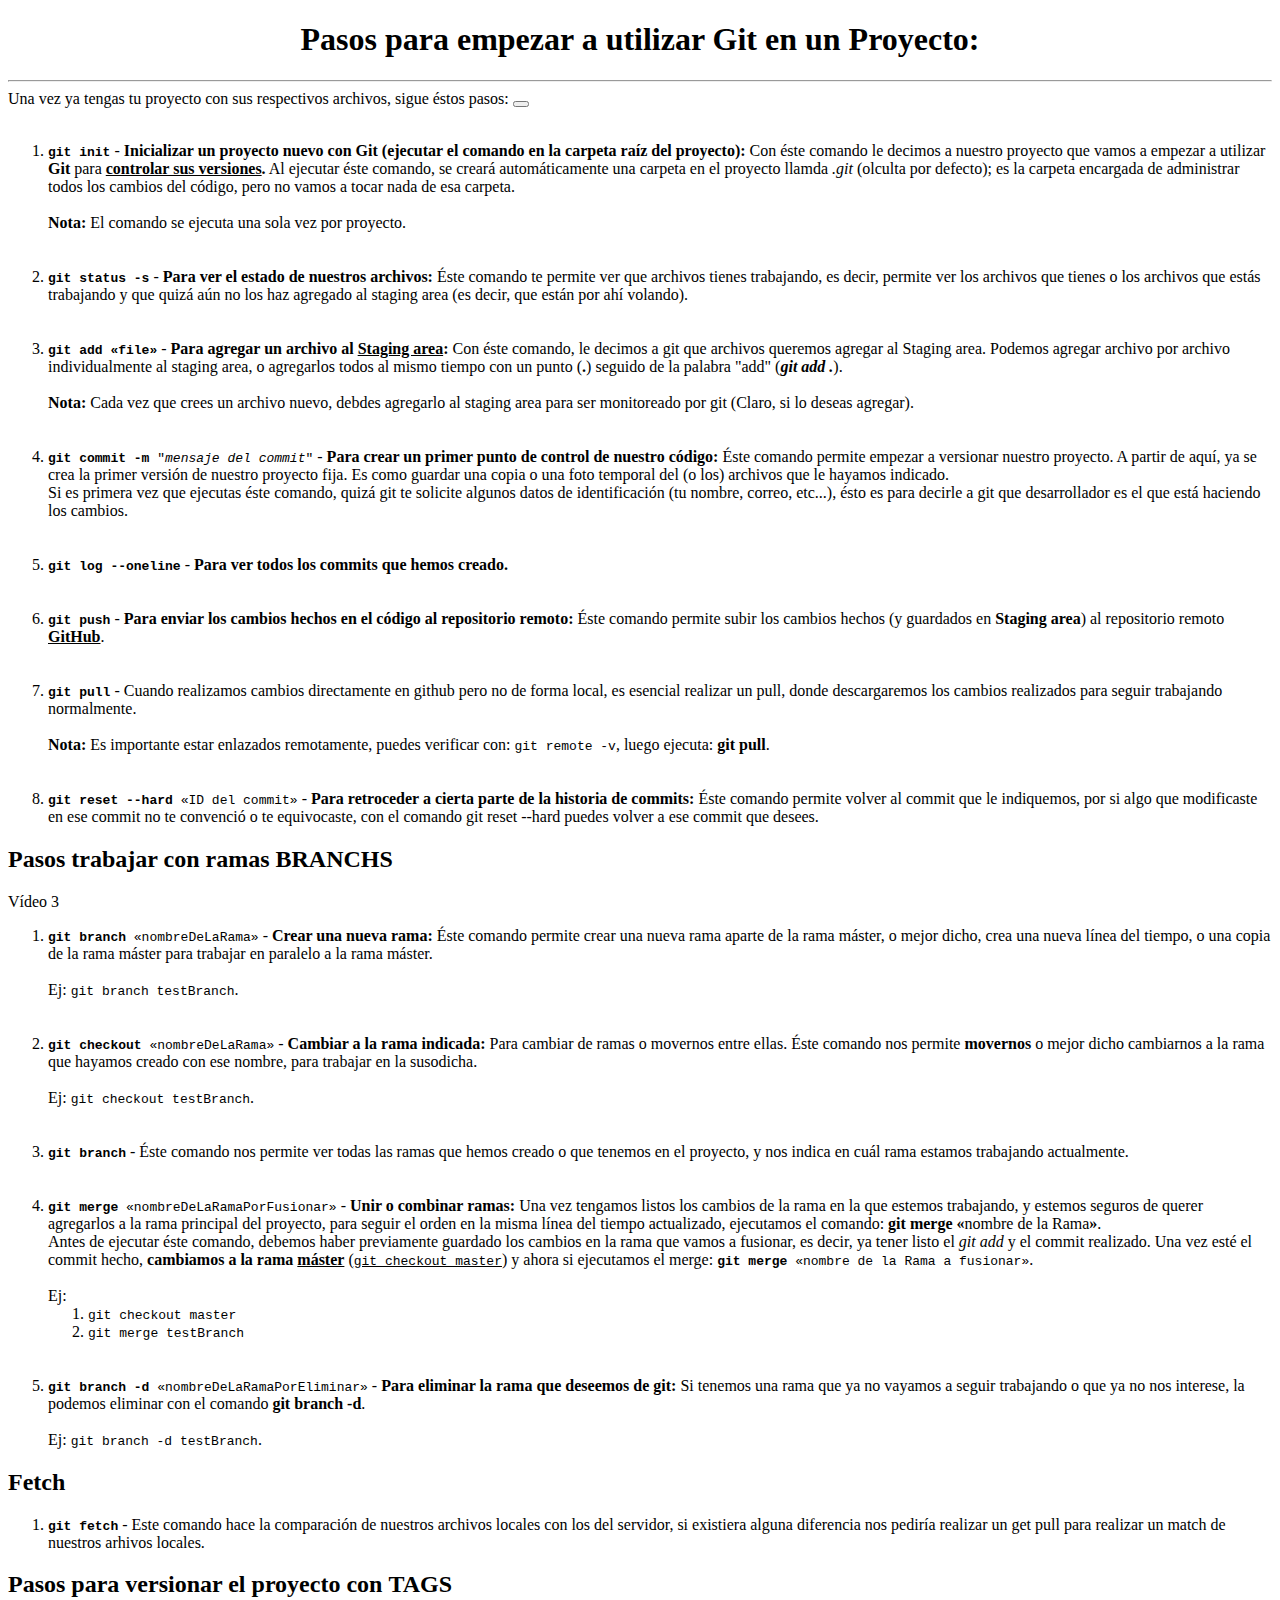
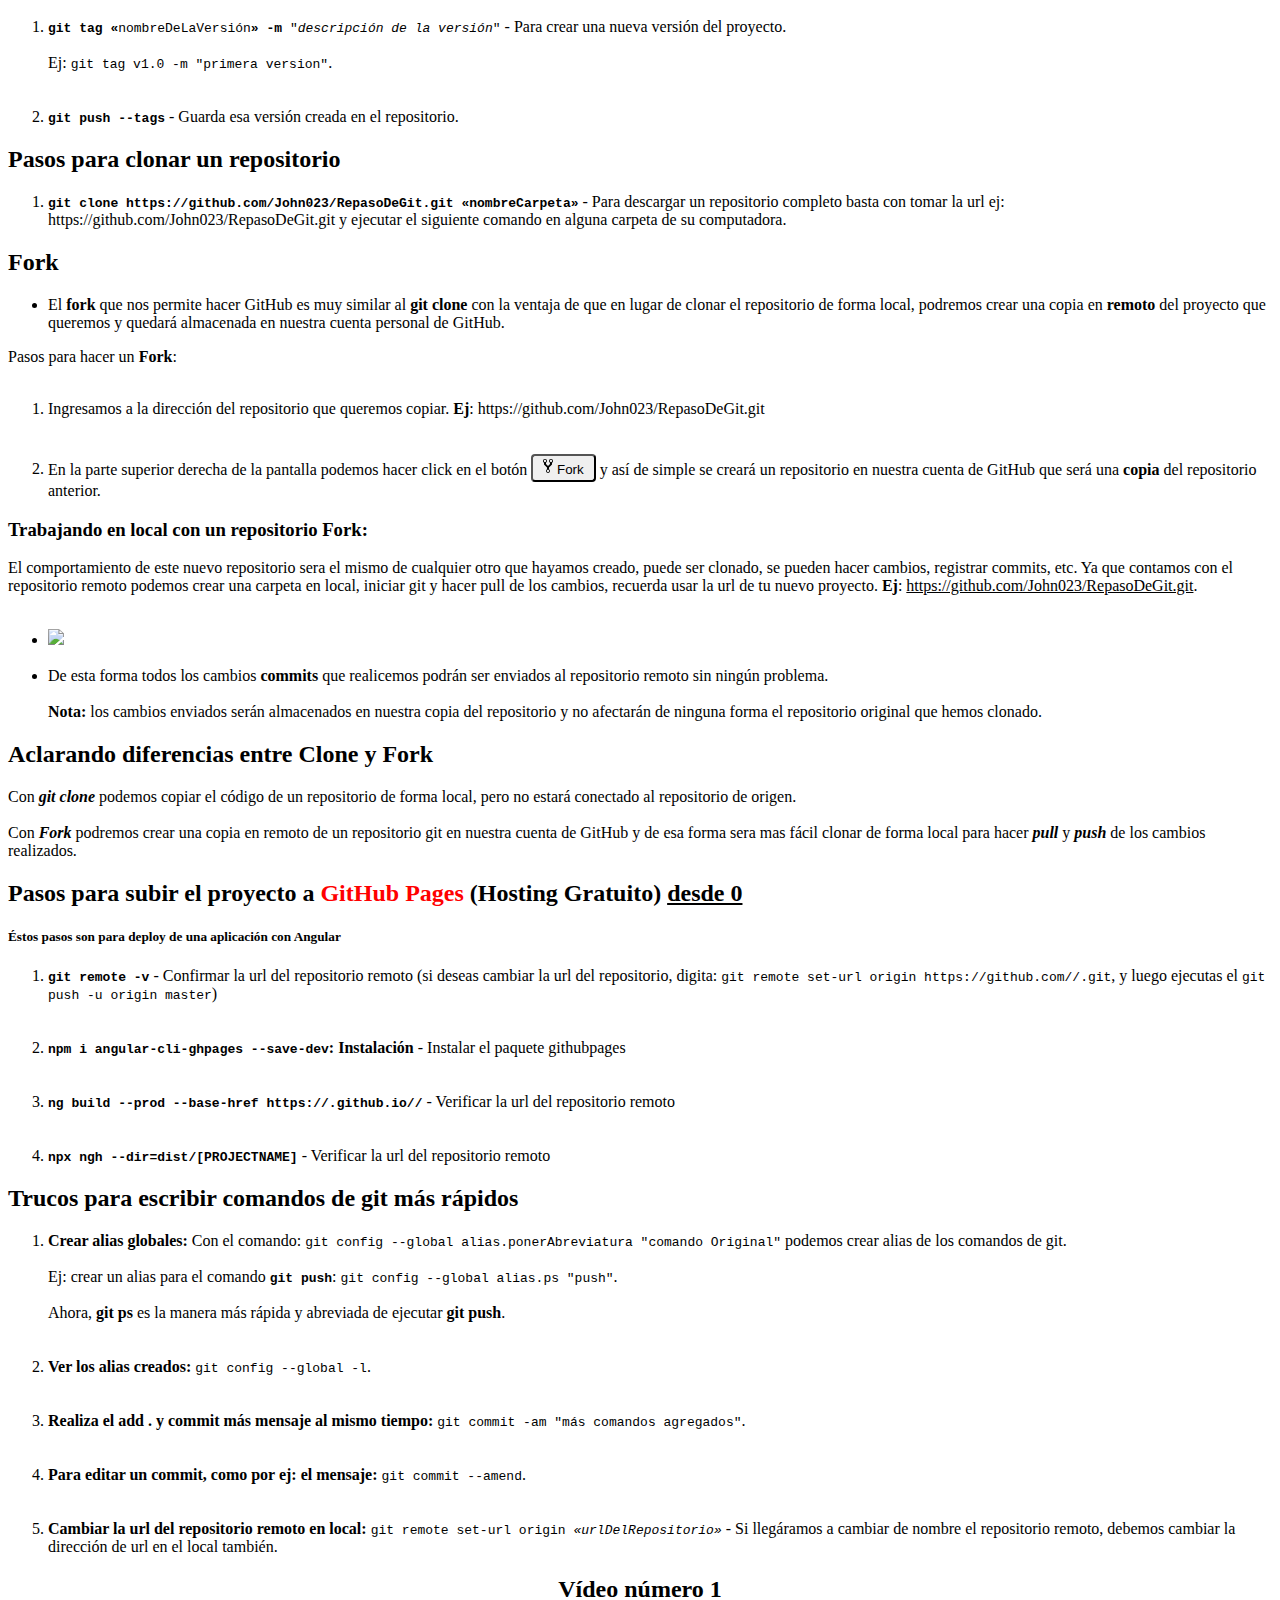
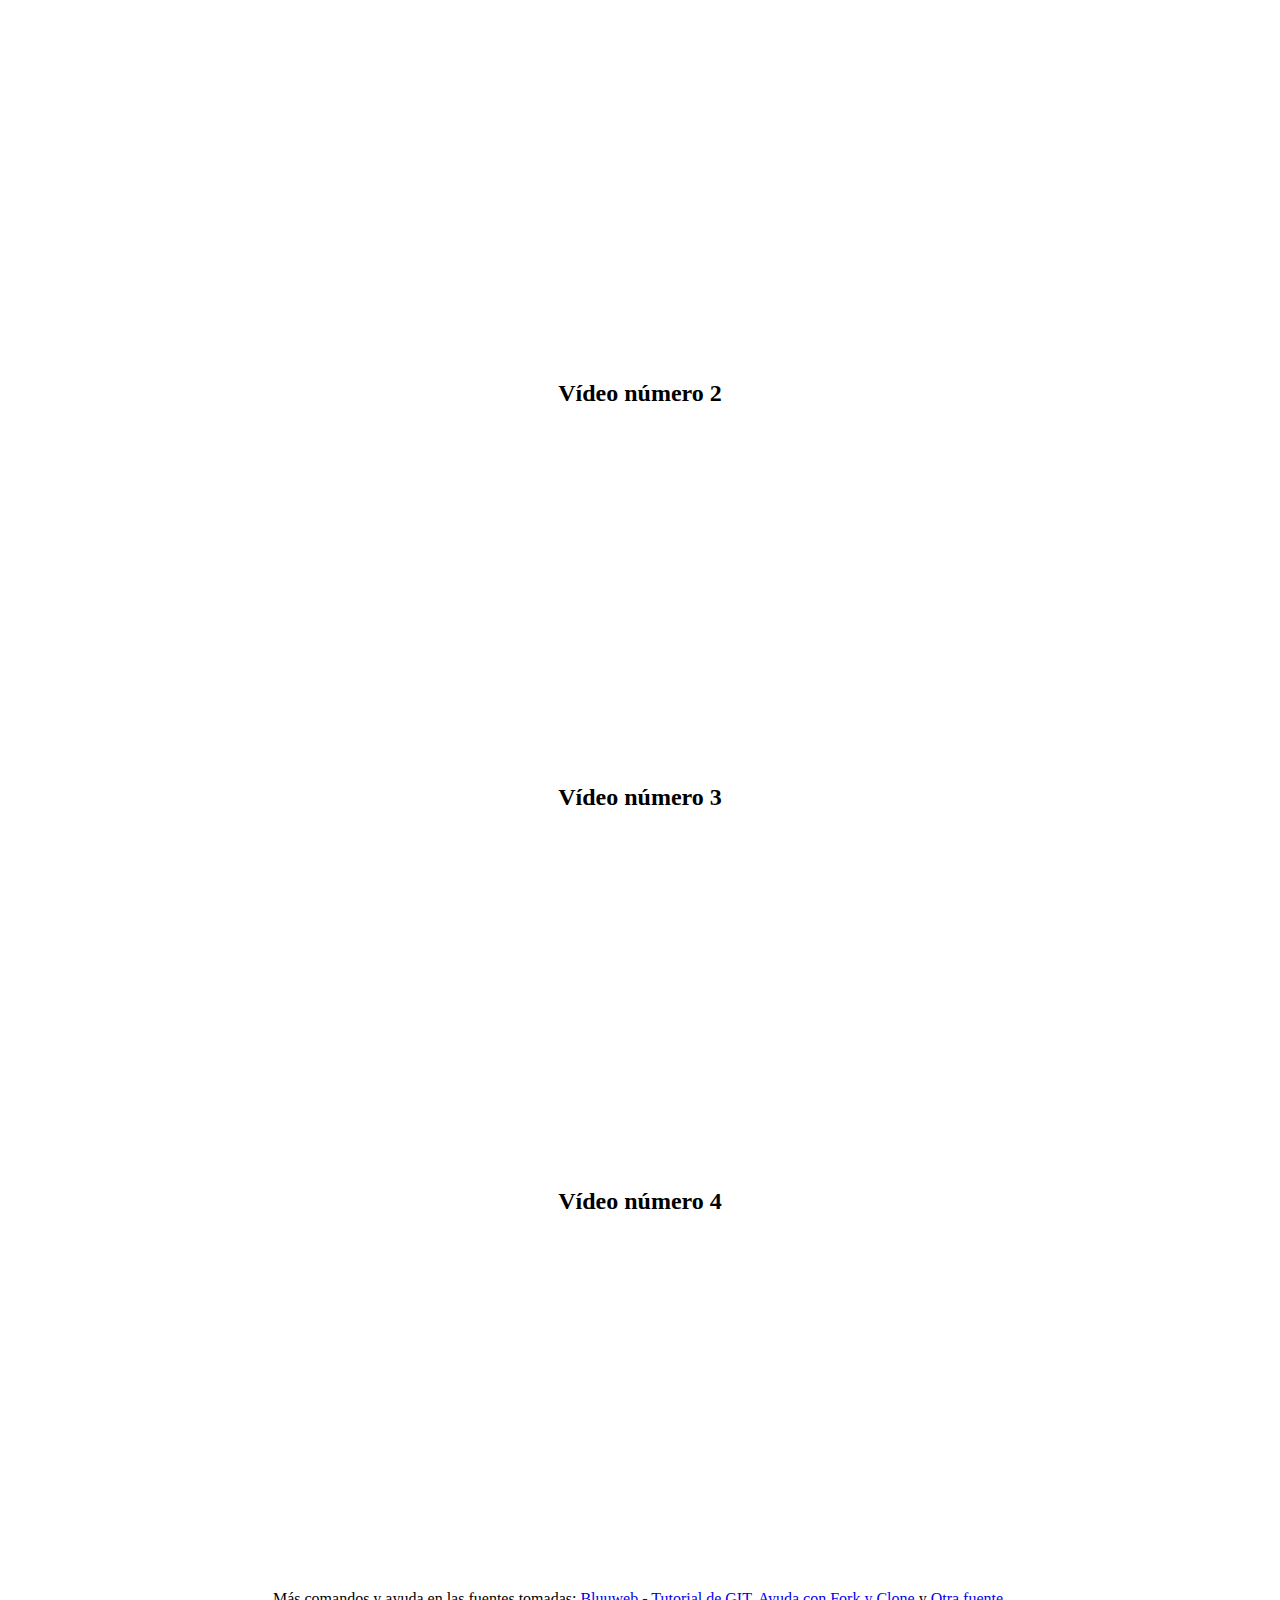
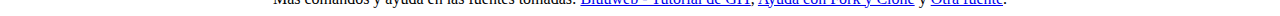
==== docs/index.html @ a2ef6bf3 "Update index.html" ====
<!DOCTYPE html>
<html lang="en">
<head>
    <meta charset="UTF-8">
    <meta name="viewport" content="width=device-width, initial-scale=1.0">
    <title>Git, primeros pasos</title>
    <link rel="fluid-icon" href="https://github.com/fluidicon.png" title="GitHub">
    <script src="https://kit.fontawesome.com/2c36e9b7b1.js" crossorigin="anonymous"></script>
    <link rel="stylesheet" href="estilos.css">
</head>

<body>

    <center><h1>Pasos para empezar a utilizar Git en un Proyecto:</h1></center>

    <hr>
    
    <div>

        Una vez ya tengas tu proyecto con sus respectivos archivos, sigue éstos pasos:

        <button class="btnMode" id="btnMode"><span><i class="far fa-lightbulb"></i></span><span><i class="fas fa-moon"></i></span></button>

        <br><br>

        <ol>

            <li><code class="command"><strong> git init</strong></code> - <strong>Inicializar un proyecto nuevo con Git (ejecutar el comando en la carpeta raíz del proyecto):</strong> Con éste comando le decimos a nuestro proyecto que vamos a empezar a utilizar <strong>Git</strong> para <strong><u>controlar sus versiones</u>.</strong>

            Al ejecutar éste comando, se creará automáticamente una carpeta en el proyecto llamda <i>.git</i> (olculta por defecto); es la carpeta encargada de administrar todos los cambios del código, pero no vamos a tocar nada de esa carpeta. <br><br> <strong>Nota:</strong> El comando se ejecuta una sola vez por proyecto.</li>

            <br><br>

            <li><code class="command"><strong>git status -s</strong></code> - <strong>Para ver el estado de nuestros archivos:</strong> Éste comando te permite ver que archivos tienes trabajando, es decir, permite ver los archivos que tienes o los archivos que estás trabajando y que quizá aún no los haz agregado al staging area (es decir, que están por ahí volando).</li>

            <br><br>

            <li><code class="command"><strong>git add «file»</strong></code> - <strong>Para agregar un archivo al <u title="Área temporal" style="cursor: pointer;">Staging area</u>:</strong> Con éste comando, le decimos a git que archivos queremos agregar al Staging area. Podemos agregar archivo por archivo individualmente al staging area, o agregarlos todos al mismo tiempo con un punto (<strong>.</strong>) seguido de la palabra "add" (<strong><i>git add .</i></strong>). <br><br> <strong>Nota:</strong> Cada vez que crees un archivo nuevo, debdes agregarlo al staging area para ser monitoreado por git (Claro, si lo deseas agregar).</li>

            <br><br>

            <li><code class="command"><strong>git commit -m</strong> "<i>mensaje del commit</i>"</code> - <strong>Para crear un primer punto de control de nuestro código:</strong> Éste comando permite empezar a versionar nuestro proyecto. A partir de aquí, ya se crea la primer versión de nuestro proyecto fija. Es como guardar una copia o una foto temporal del (o los) archivos que le hayamos indicado. <br> Si es primera vez que ejecutas éste comando, quizá git te solicite algunos datos de identificación (tu nombre, correo, etc...), ésto es para decirle a git que desarrollador es el que está haciendo los cambios.</li>

            <br><br>

            <li><code class="command"><strong>git log --oneline</strong></code> - <strong>Para ver todos los commits que hemos creado.</strong></li>

            <br><br>

            <li><code class="command"><strong>git push</strong></code> - <strong>Para enviar los cambios hechos en el código al repositorio remoto:</strong> Éste comando permite subir los cambios hechos (y guardados en <strong>Staging area</strong>) al repositorio remoto <strong><u>GitHub</u></strong>.</li>

            <br><br>

            <li><code class="command"><strong>git pull</strong></code> - Cuando realizamos cambios directamente en github pero no de forma local, es esencial realizar un pull, donde descargaremos los cambios realizados para seguir trabajando normalmente. <br><br> <strong>Nota:</strong> Es importante estar enlazados remotamente, puedes verificar con: <code class="command">git remote -v</code>, luego ejecuta: <strong>git pull</strong>.</li>

            <br><br>

            <li><code class="command"><strong>git reset --hard</strong> «ID del commit»</code> - <strong>Para retroceder a cierta parte de la historia de commits:</strong> Éste comando permite volver al commit que le indiquemos, por si algo que modificaste en ese commit no te convenció o te equivocaste, con el comando git reset --hard puedes volver a ese commit que desees.</li>

        </ol>

    </div>

    <div>

        <h2>Pasos trabajar con ramas <strong>BRANCHS</strong></h2> Vídeo 3

        <ol>

            <li><code class="command"><strong>git branch</strong> «nombreDeLaRama»</code> - <strong>Crear una nueva rama:</strong> Éste comando permite crear una nueva rama aparte de la rama máster, o mejor dicho, crea una nueva línea del tiempo, o una copia de la rama máster para trabajar en paralelo a la rama máster. <br><br> Ej: <code class="command">git branch testBranch</code>.</li>

            <br><br>

            <li><code class="command"><strong>git checkout</strong> «nombreDeLaRama»</code> - <strong>Cambiar a la rama indicada:</strong> Para cambiar de ramas o movernos entre ellas. Éste comando nos permite <strong>movernos</strong> o mejor dicho cambiarnos a la rama que hayamos creado con ese nombre, para trabajar en la susodicha. <br><br> Ej: <code class="command">git checkout testBranch</code>.</li>

            <br><br>

            <li><code class="command"><strong>git branch</strong></code> - Éste comando nos permite ver todas las ramas que hemos creado o que tenemos en el proyecto, y nos indica en cuál rama estamos trabajando actualmente.</li>

            <br><br>

            <li><code class="command"><strong>git merge </strong> «nombreDeLaRamaPorFusionar»</code> - <strong>Unir o combinar ramas:</strong> Una vez tengamos listos los cambios de la rama en la que estemos trabajando, y estemos seguros de querer agregarlos a la rama principal del proyecto, para seguir el orden en la misma línea del tiempo actualizado, ejecutamos el comando: <strong>git merge «</strong>nombre de la Rama<strong>»</strong>. <br> Antes de ejecutar éste comando, debemos haber previamente guardado los cambios en la rama que vamos a fusionar, es decir, ya tener listo el <i>git add</i> y el commit realizado. Una vez esté el commit hecho, <strong>cambiamos a la rama <u>máster</u></strong> (<code class="command"><u>git checkout master</u></code>) y ahora si ejecutamos el merge: <code class="command"><strong>git merge</strong> «nombre de la Rama a fusionar»</code>. <br><br> Ej: <ol><li><code>git checkout master</code></li><li><code>git merge testBranch</code></li></ol></li>

            <br><br>

            <li><code class="command"><strong>git branch -d</strong> «nombreDeLaRamaPorEliminar»</code> - <strong>Para eliminar la rama que deseemos de git:</strong> Si tenemos una rama que ya no vayamos a seguir trabajando o que ya no nos interese, la podemos eliminar con el comando <strong>git branch -d</strong>. <br><br> Ej: <code class="command">git branch -d testBranch</code>.</li>

        </ol>

    </div>

    <div>

        <h2>Fetch</h2>

        <ol>

            <li><strong><code class="command">git fetch</code></strong> - Este comando hace la comparación de nuestros archivos locales con los del servidor, si existiera alguna diferencia nos pediría realizar un get pull para realizar un match de nuestros arhivos locales.</li>

        </ol>

    </div>

    <div>

        <h2>Pasos para versionar el proyecto con <strong>TAGS</strong></h2>

        <ol>

            <li><code class="command"><strong>git tag «</strong>nombreDeLaVersión<strong>»</strong> <strong>-m</strong> "<i>descripción de la versión</i>"</code> - Para crear una nueva versión del proyecto. <br><br> Ej: <code class="command">git tag v1.0 -m "primera version"</code>.</li>

            <br><br>

            <li><code class="command"><strong>git push --tags</strong></code> - Guarda esa versión creada en el repositorio.</li>

        </ol>

    </div>

    <div>

        <h2>Pasos para clonar un repositorio</h2>

        <ol>

            <li><strong><code class="command">git clone https://github.com/John023/RepasoDeGit.git «nombreCarpeta»</code></strong> - Para descargar un repositorio completo basta con tomar la url ej: https://github.com/John023/RepasoDeGit.git y ejecutar el siguiente comando en alguna carpeta de su computadora.</li>

        </ol>

    </div>

    <div>

        <h2>Fork</h2>

        <ul>

            <li>El <strong>fork</strong> que nos permite hacer GitHub es muy similar al <strong>git clone</strong> con la ventaja de que en lugar de clonar el repositorio de forma local, podremos crear una copia en <strong>remoto</strong> del proyecto que queremos y quedará almacenada en nuestra cuenta personal de GitHub.</li>

        </ul>

        Pasos para hacer un <strong>Fork</strong>:

        <br><br>

        <ol>

            <li>Ingresamos a la dirección del repositorio que queremos copiar. <strong>Ej</strong>: https://github.com/John023/RepasoDeGit.git</li>

            <br><br>

            <li>En la parte superior derecha de la pantalla podemos hacer click en el botón <button style="padding: 2.5px 10px; border-radius: 4px;"><span class="btn btn-sm btn-with-count disabled tooltipped tooltipped-sw"><svg class="octicon octicon-repo-forked v-align-text-bottom" viewBox="0 0 10 16" version="1.1" width="10" height="16" aria-hidden="true"><path fill-rule="evenodd" d="M8 1a1.993 1.993 0 00-1 3.72V6L5 8 3 6V4.72A1.993 1.993 0 002 1a1.993 1.993 0 00-1 3.72V6.5l3 3v1.78A1.993 1.993 0 005 15a1.993 1.993 0 001-3.72V9.5l3-3V4.72A1.993 1.993 0 008 1zM2 4.2C1.34 4.2.8 3.65.8 3c0-.65.55-1.2 1.2-1.2.65 0 1.2.55 1.2 1.2 0 .65-.55 1.2-1.2 1.2zm3 10c-.66 0-1.2-.55-1.2-1.2 0-.65.55-1.2 1.2-1.2.65 0 1.2.55 1.2 1.2 0 .65-.55 1.2-1.2 1.2zm3-10c-.66 0-1.2-.55-1.2-1.2 0-.65.55-1.2 1.2-1.2.65 0 1.2.55 1.2 1.2 0 .65-.55 1.2-1.2 1.2z"></path></svg> Fork</span></button> y así de simple se creará un repositorio en nuestra cuenta de GitHub que será una <strong>copia</strong> del repositorio anterior.</li>

        </ol>

        <h3>Trabajando en local con un repositorio Fork:</h3>

        El comportamiento de este nuevo repositorio sera el mismo de cualquier otro que hayamos creado, puede ser clonado, se pueden hacer cambios, registrar commits, etc. Ya que contamos con el repositorio remoto podemos crear una carpeta en local, iniciar git y hacer pull de los cambios, recuerda usar la url de tu nuevo proyecto. <strong>Ej</strong>: <a href="https://github.com/John023/RepasoDeGit.git" style="color: black;" target="_blank">https://github.com/John023/RepasoDeGit.git</a>.

        <br><br>

        <ul>

            <li><img src="./assets/expos.png"/></li>

            <br>

            <li>De esta forma todos los cambios <strong>commits</strong> que realicemos podrán ser enviados al repositorio remoto sin ningún problema.</li>

            <br>

            <strong>Nota:</strong> los cambios enviados serán almacenados en nuestra copia del repositorio y no afectarán de ninguna forma el repositorio original que hemos clonado.

        </ul>

    </div>

    <div>

        <h2>Aclarando diferencias entre Clone y Fork</h2>

        Con <strong><i>git clone</i></strong> podemos copiar el código de un repositorio de forma local, pero no estará conectado al repositorio de origen.

        <br><br>

        Con <strong><i>Fork</i></strong> podremos crear una copia en remoto de un repositorio git en nuestra cuenta de GitHub y de esa forma sera mas fácil clonar de forma local para hacer <strong><i>pull</i></strong> y <strong><i>push</i></strong> de los cambios realizados.

    </div>

    <div>

        <h2>Pasos para subir el proyecto a <strong style="color: red;">GitHub Pages</strong> (Hosting Gratuito) <u>desde 0</u></h2>

        <h5>Éstos pasos son para deploy de una aplicación con Angular</h5>
        
        <ol>

            <li><strong><code class="command">git remote -v</code></strong> - Confirmar la url del repositorio remoto (si deseas cambiar la url del repositorio, digita: <code class="command">git remote set-url origin https://github.com/<USERNAME>/<REPONAME>.git</code>, y luego ejecutas el <code class="command">git push -u origin master</code>)</li>
            
            <br><br>
            
            <li><strong><code class="command">npm i angular-cli-ghpages --save-dev</code>: Instalación</strong> - Instalar el paquete githubpages</li>
            
            <br><br>
            
            <li><strong><code class="command">ng build --prod --base-href https://<USERNAME>.github.io/<REPOSITORY_NAME>/</code></strong> - Verificar la url del repositorio remoto</li>
                
            <br><br>
                
            <li><strong><code class="command">npx ngh --dir=dist/[PROJECTNAME]</code></strong> - Verificar la url del repositorio remoto</li>

        </ol>

    </div>

    <div>

        <h2>Trucos para escribir comandos de git más rápidos</h2>

        <ol>

            <li><strong>Crear alias globales:</strong> Con el comando: <code class="command">git config --global alias.ponerAbreviatura "comando Original"</code> podemos crear alias de los comandos de git. <br><br> Ej: crear un alias para el comando <strong><code>git push</code></strong>: <code class="command">git config --global alias.ps "push"</code>. <br><br> Ahora, <strong>git ps</strong> es la manera más rápida y abreviada de ejecutar <strong>git push</strong>.</li>

            <br><br>

            <li><strong>Ver los alias creados: </strong><code class="command">git config --global -l</code>.</li>

            <br><br>

            <li><strong>Realiza el add . y commit más mensaje al mismo tiempo:</strong> <code class="command">git commit -am "más comandos agregados"</code>.</li>

            <br><br>

            <li><strong>Para editar un commit, como por ej: el mensaje:</strong> <code class="command">git commit --amend</code>.</li>

            <br><br>

            <li><strong>Cambiar la url del repositorio remoto en local: </strong> <code class="command">git remote set-url origin <i>«urlDelRepositorio»</i></code> - Si llegáramos a cambiar de nombre el repositorio remoto, debemos cambiar la dirección de url en el local también.</li>

        </ol>

    </div>

    <div style="text-align: center;">

        <h2>Vídeo número 1</h2>
        <iframe width="560" height="315" src="https://www.youtube.com/embed/hWglK8nWh60" frameborder="0" allow="accelerometer; autoplay; encrypted-media; gyroscope; picture-in-picture" allowfullscreen></iframe>
        
        <br><br>

        <h2>Vídeo número 2</h2>
        <iframe width="560" height="315" src="https://www.youtube.com/embed/GG4mftkQVrs" frameborder="0" allow="accelerometer; autoplay; encrypted-media; gyroscope; picture-in-picture" allowfullscreen></iframe>

        <br><br>

        <h2>Vídeo número 3</h2>
        <iframe width="560" height="315" src="https://www.youtube.com/embed/tFr0Vg1q9Eg" frameborder="0" allow="accelerometer; autoplay; encrypted-media; gyroscope; picture-in-picture" allowfullscreen></iframe>

        <br><br>

        <h2>Vídeo número 4</h2>
        <iframe width="560" height="315" src="https://www.youtube.com/embed/wL8gCda3pG4" frameborder="0" allow="accelerometer; autoplay; encrypted-media; gyroscope; picture-in-picture" allowfullscreen></iframe>

    </div>

    <br><br>

    <footer>

        <center>Más comandos y ayuda en las fuentes tomadas: <a href="https://bluuweb.github.io/tutorial-github/guia/" target="_blank">Bluuweb - Tutorial de GIT</a>, <a href="https://styde.net/clone-y-fork-con-git-y-github/" target="_blank">Ayuda con Fork y Clone</a> y <a href="https://rogerdudler.github.io/git-guide/index.es.html" target="_blank" rel="noopener noreferrer">Otra fuente</a>.</center>

    </footer>


    <script src="app.js"></script>

</body>

</html>
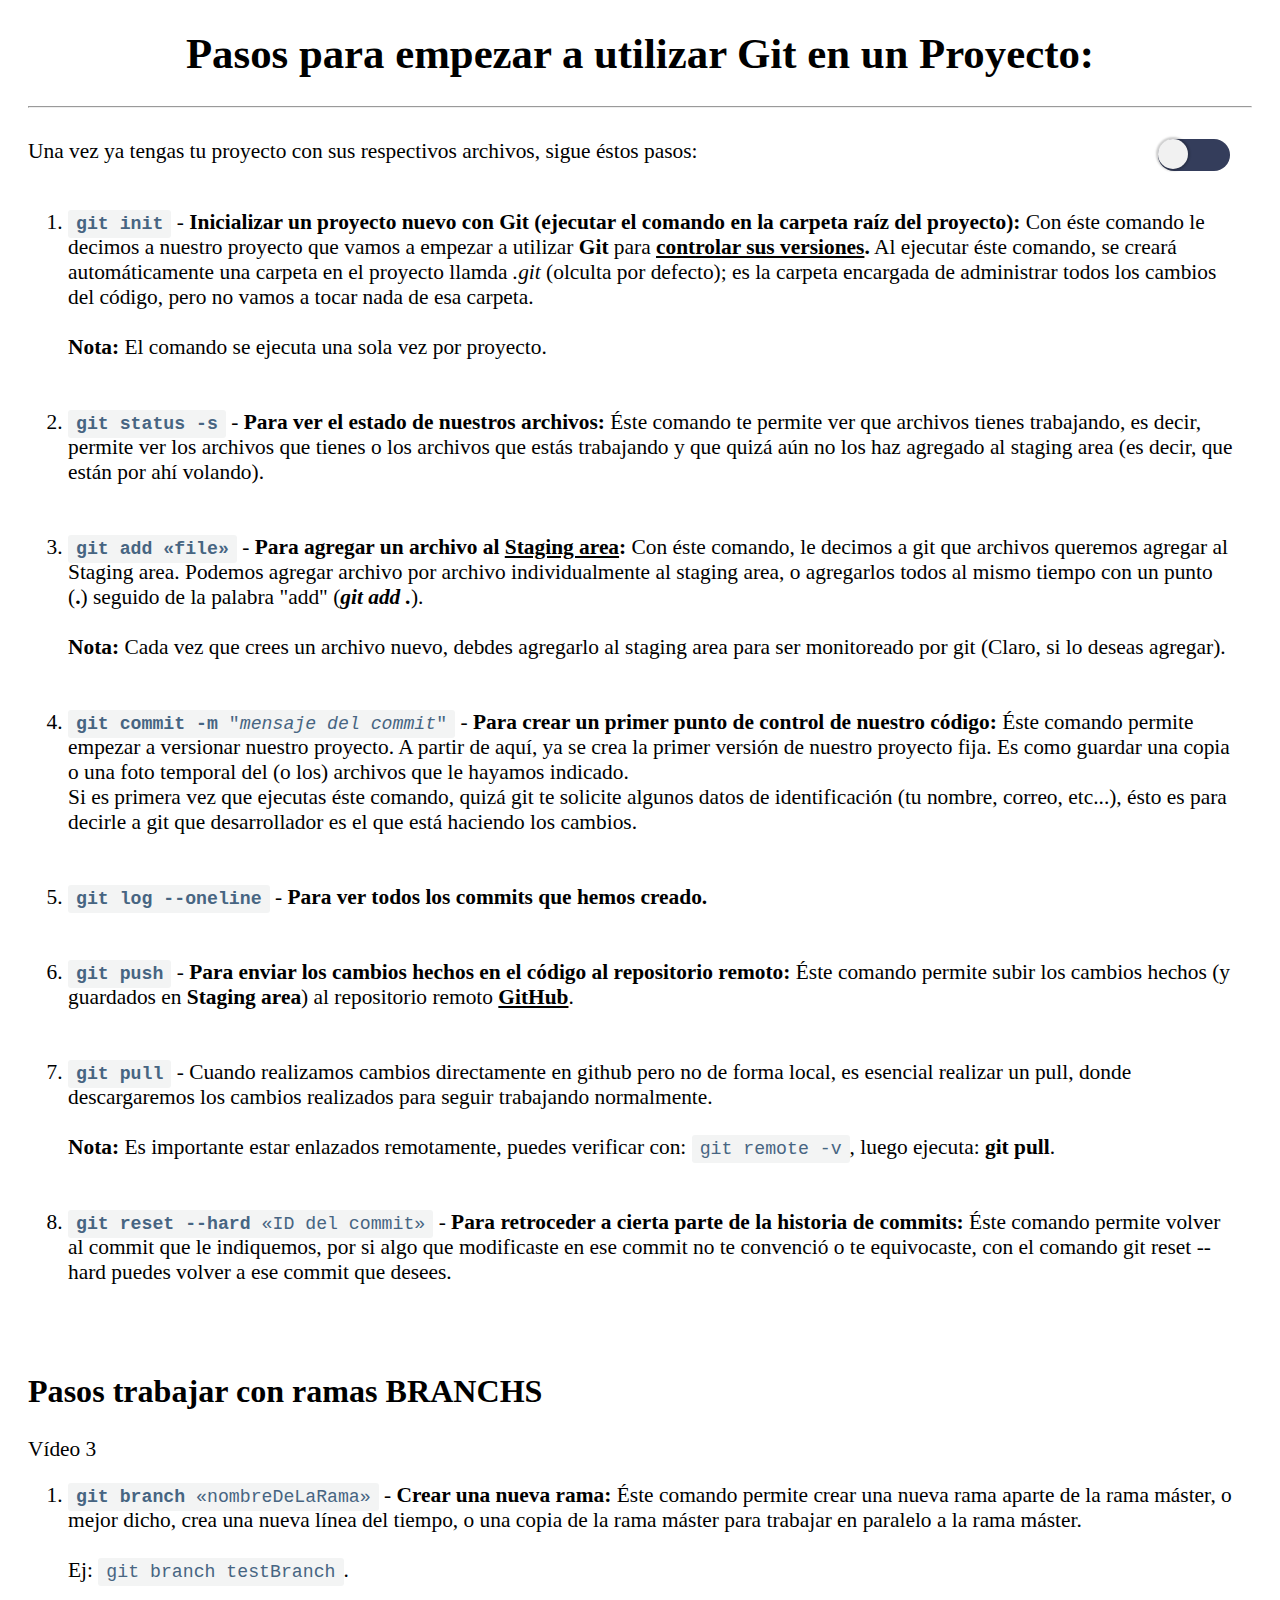
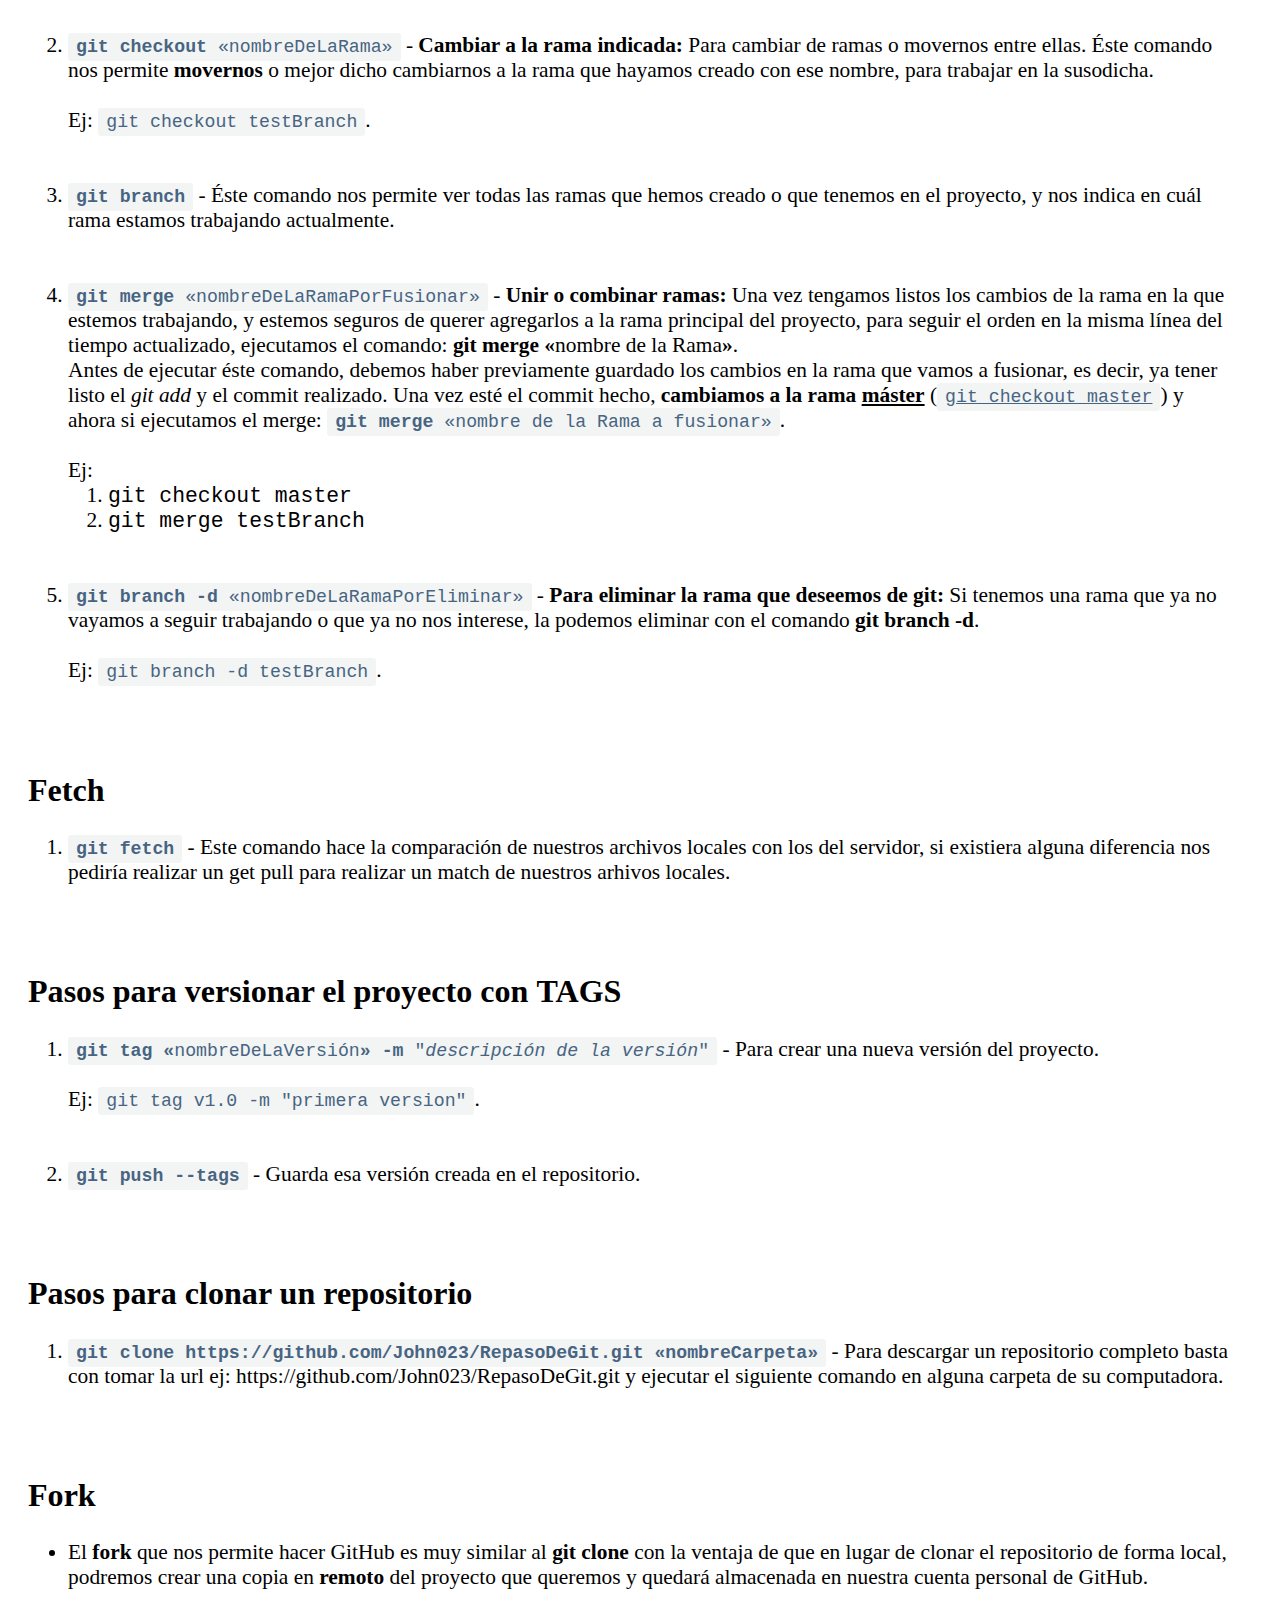
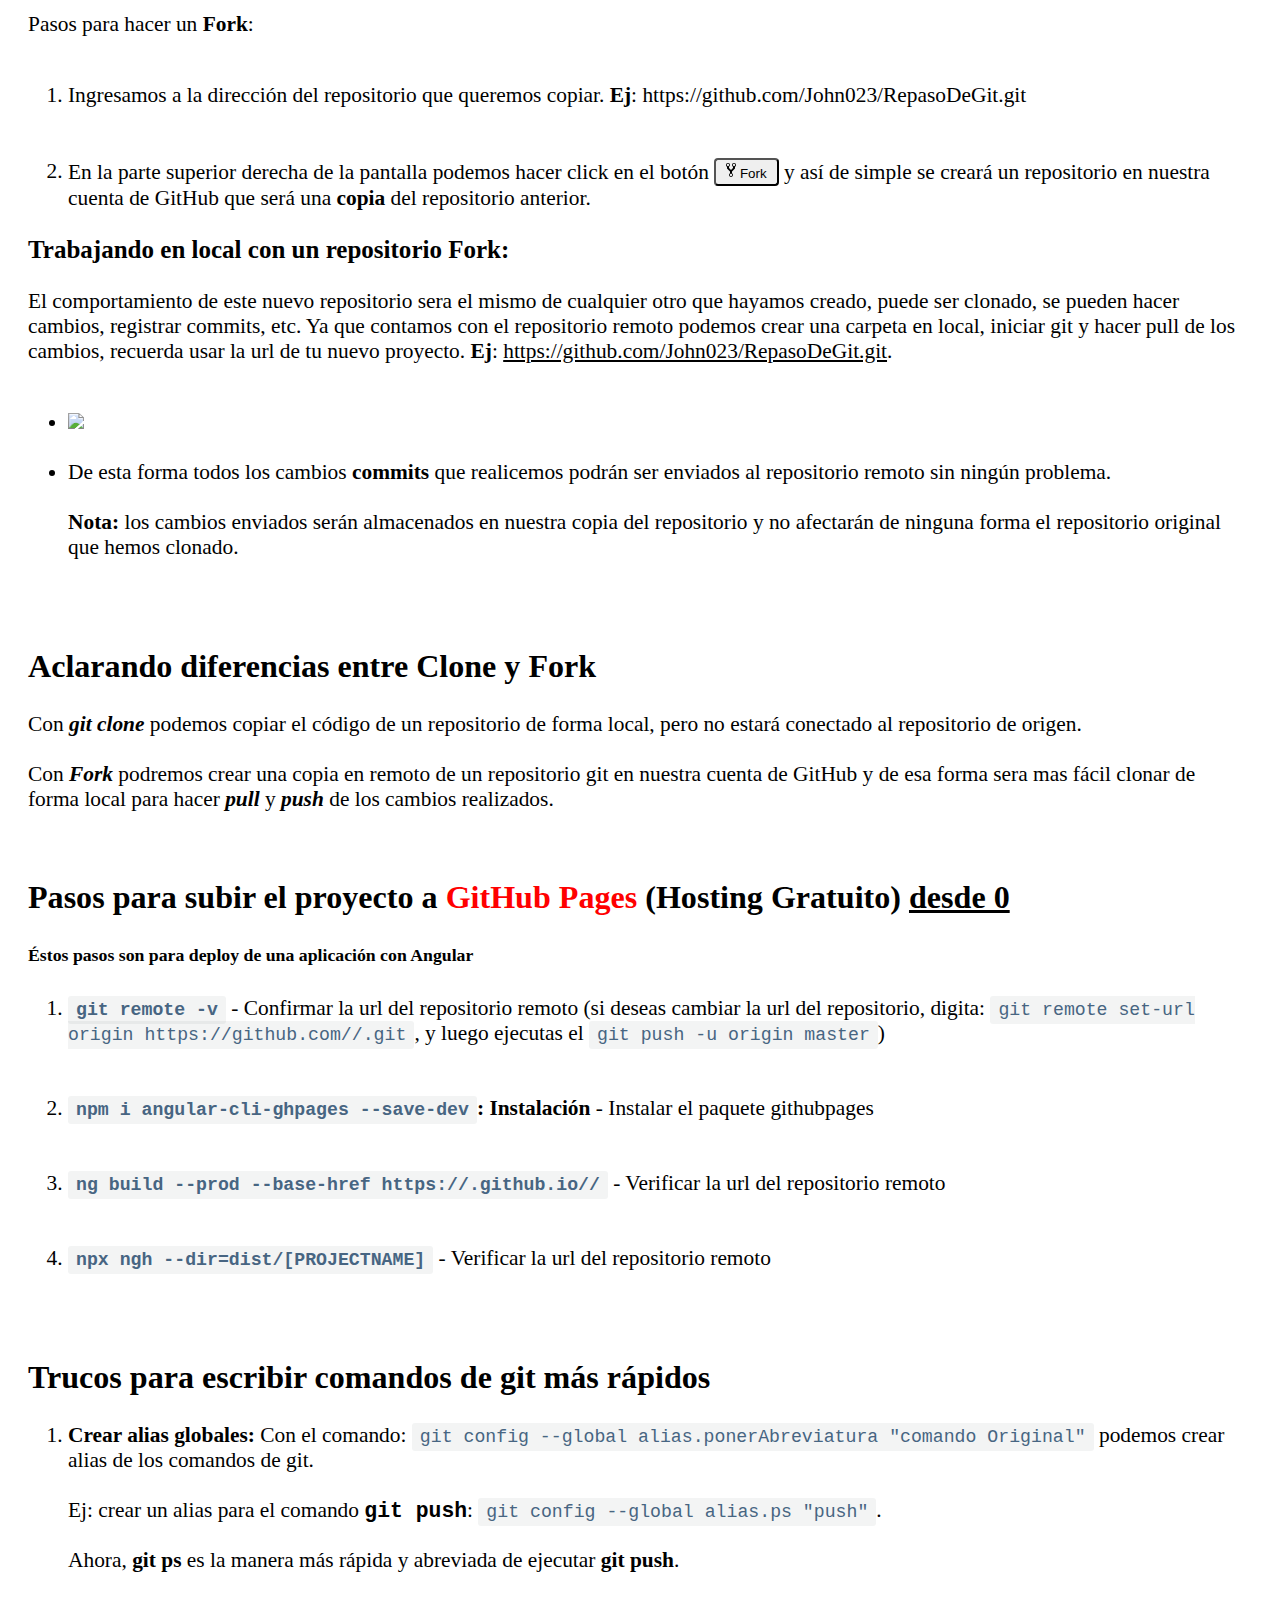
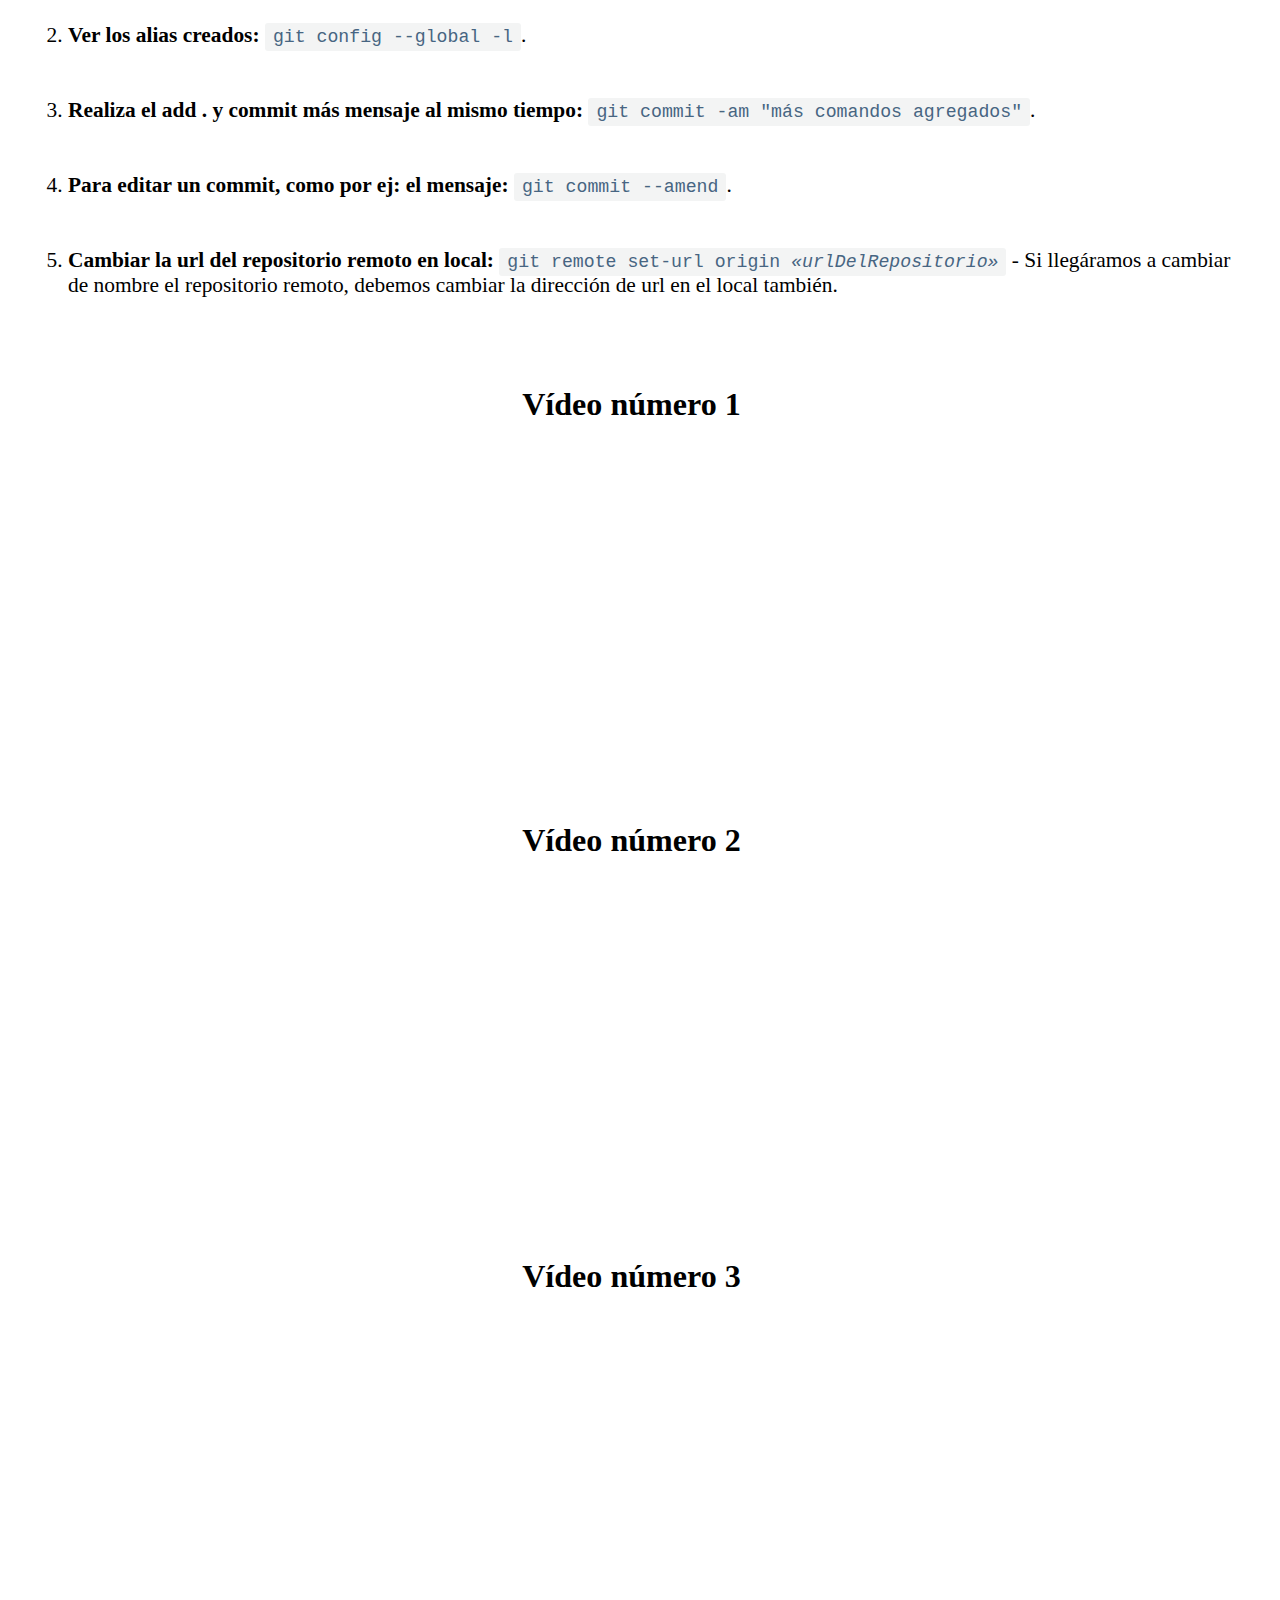
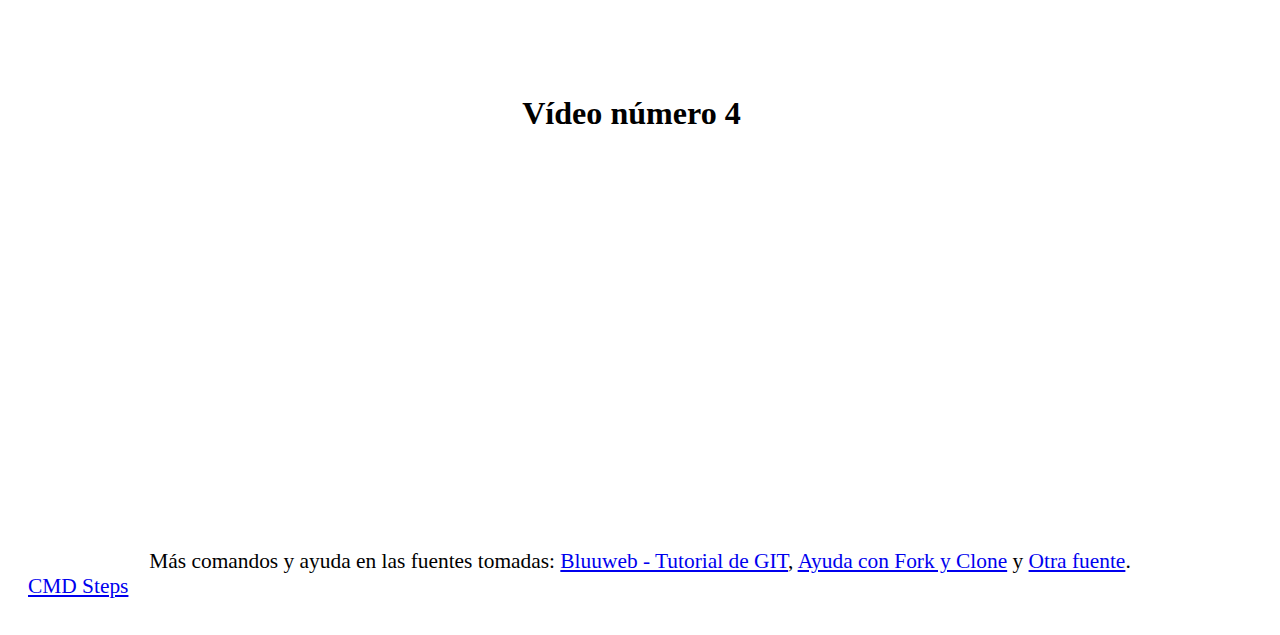
==== commit 53084da9: "Update index.html" ====
--- a/docs/index.html
+++ b/docs/index.html
@@ -271,7 +271,8 @@
 
     </footer>
 
-
+    <a href="cmd.html">CMD Steps</a>
+                
     <script src="app.js"></script>
 
 </body>
--- a/docs/estilos.css
+++ b/docs/estilos.css
@@ -0,0 +1,87 @@
+body{
+    font-family: Cambria, Cochin, Georgia, Times, 'Times New Roman', serif;
+    font-size: 21.4px;
+    padding: 0 20px 25px 20px;
+    transition: .3s ease all;
+}
+body.dark{
+    background-color: #17191a;
+    /* background-color: #161814; */
+    /* background-color: #1a171a; */
+    /* background-color: #07080a; */
+    /* background-color: #000; */
+    color: rgb(247, 223, 223);
+}
+div{
+    margin-right: 17px;
+    padding: 20px 0;
+}
+code.command{
+    color: #476582;
+    padding: .25rem .5rem;
+    margin: 0;
+    font-size: .85em;
+    background-color: rgba(27,31,35,.05);
+    border-radius: 3px;
+}
+button.btnMode{
+    background-color: #343D5B;
+    border-radius: 1000px;
+    position: fixed;
+    right: 50px;
+    border: none;
+    display: inline-flex;
+    cursor: pointer;
+    outline: none;
+}
+button.btnMode span{
+    display: block;
+    width: 30px;
+    height: 30px;
+    line-height: 30px;
+    background: none;
+    color: #fff;
+}
+button.btnMode::after{
+    content: "";
+    display: block;
+    width: 30px;
+    height: 30px;
+    position: absolute;
+    background-color: #f1f1f1;
+    top: 0;
+    left: 0;
+    right: unset;
+    border-radius: 100px;
+    transition: .3s ease all;
+    box-shadow: 0px 0px 2px 2px rgba(0,0,0,.2);
+}
+button.btnMode.active{
+    background-color: orange;
+    color: #000;
+}
+button.btnMode.active::after{
+    right: 0;
+    left: unset;
+}
+
+.keyWord{
+    font-family: Consolas; 
+    background-color: rgba(0,0,0,.08); 
+    padding: 4px 5px; 
+    border-radius: 7px; 
+    margin: 0 1px;
+}
+
+.exCode {
+    font-family: Consolas,Menlo,Monaco,Courier,Verdana,sans-serif;
+    background-color: #eee;
+    padding: 17px 17px 17px 11px;
+    border-left: 7px solid rgba(0,0,0,.15);
+}
+
+@media(max-width: 768px){
+    button.btnMode{
+        right:0px;
+    }
+}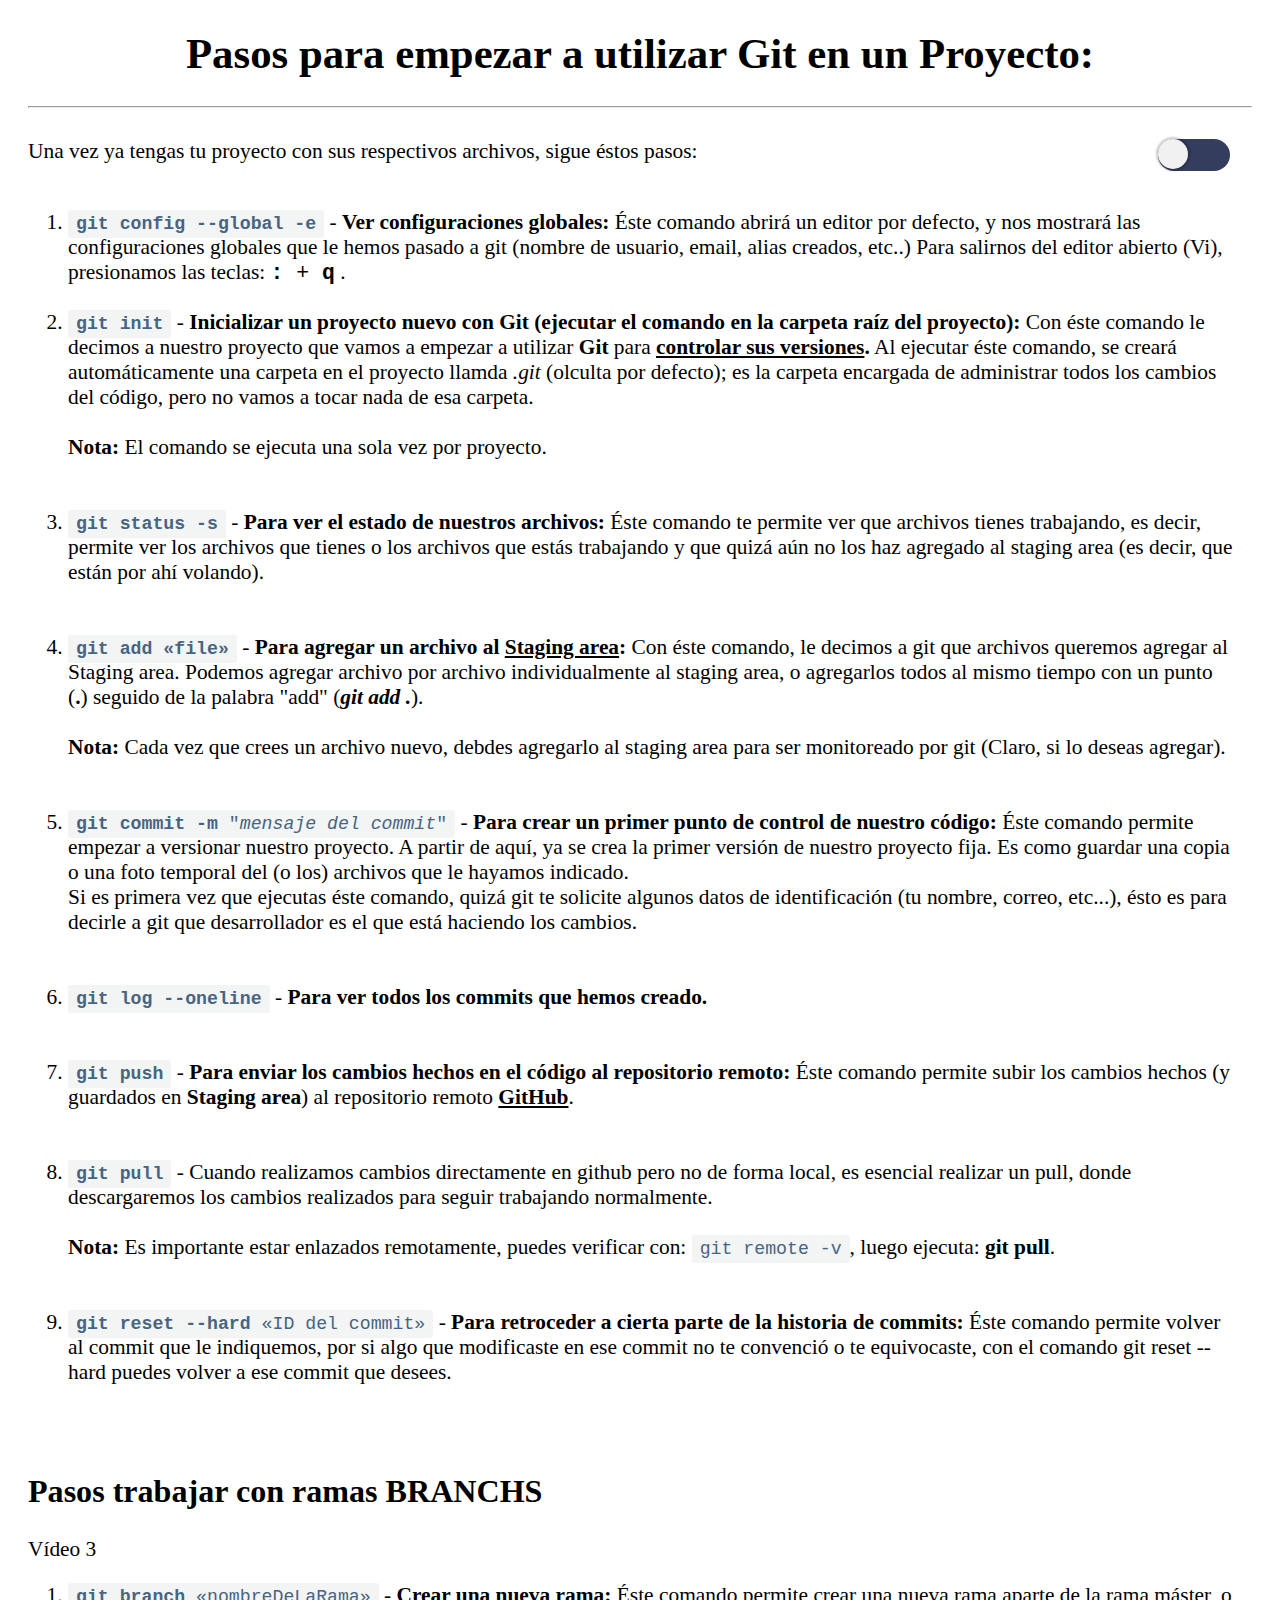
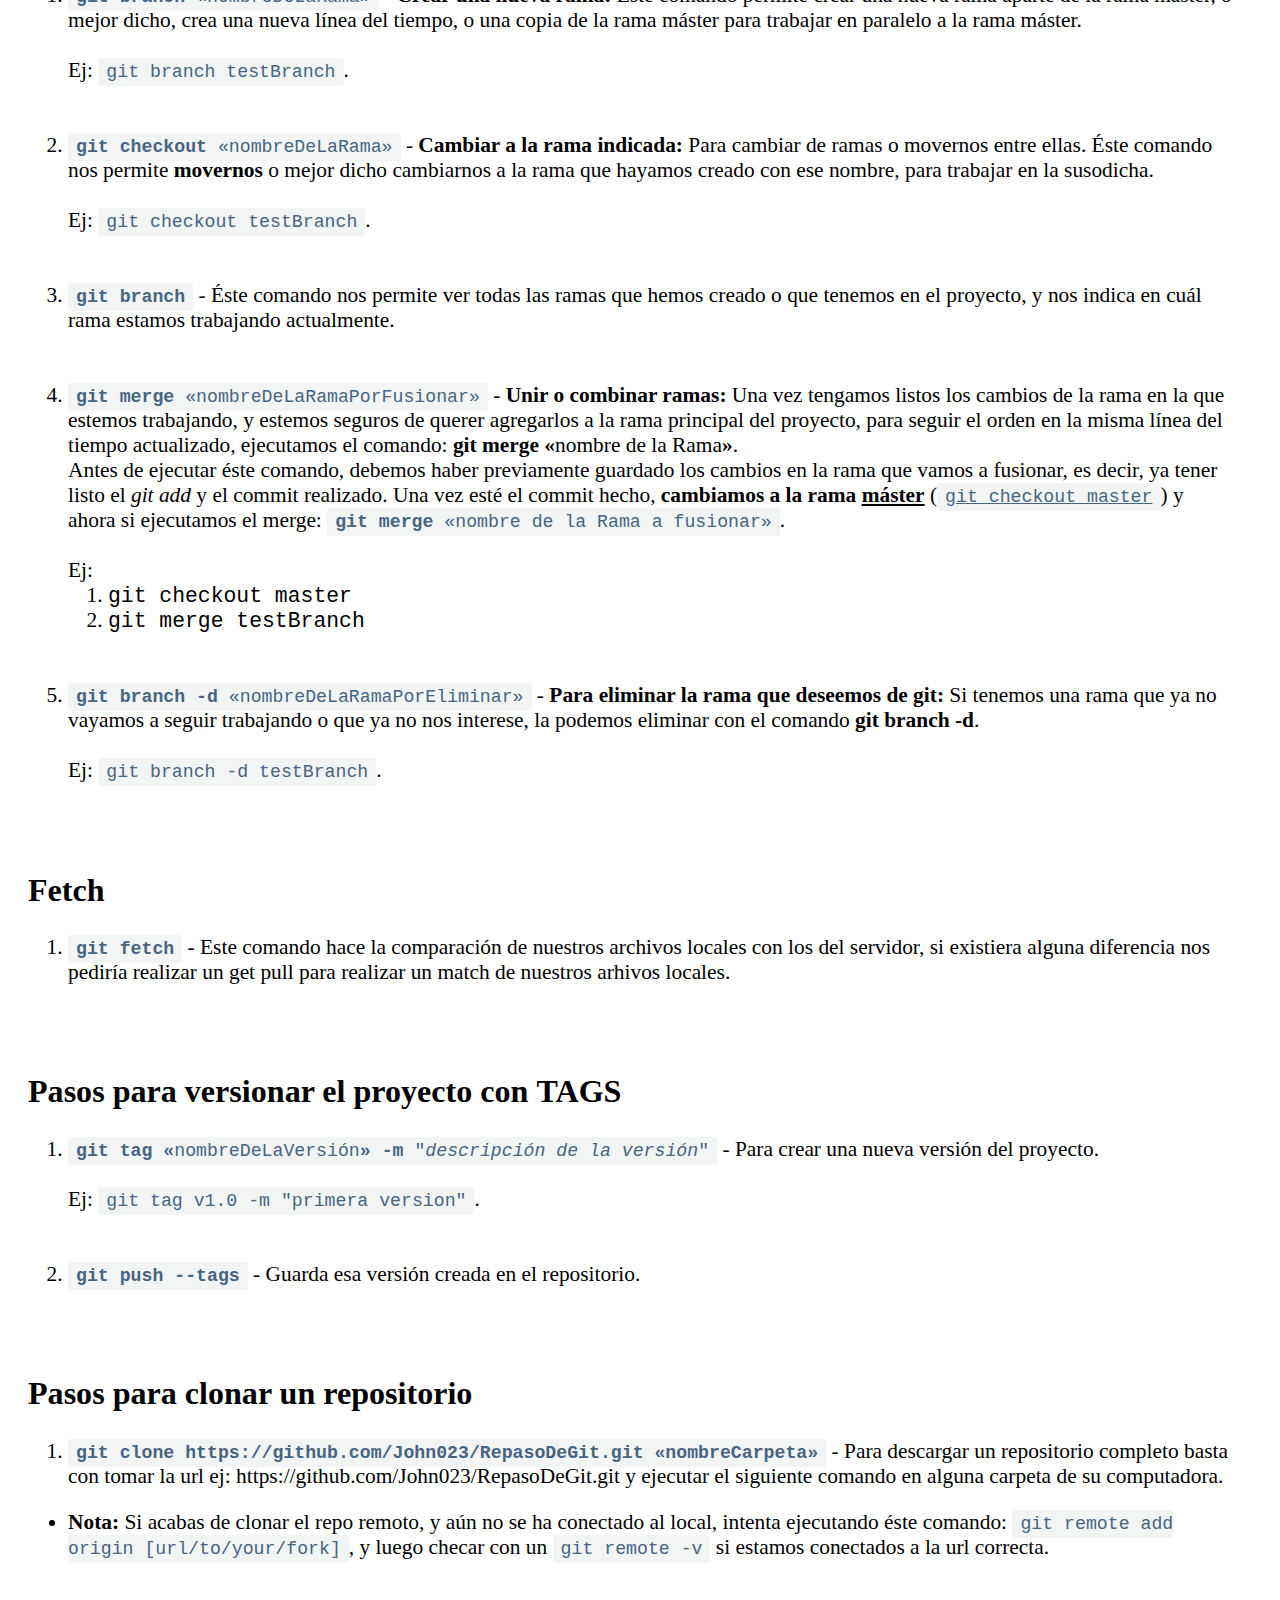
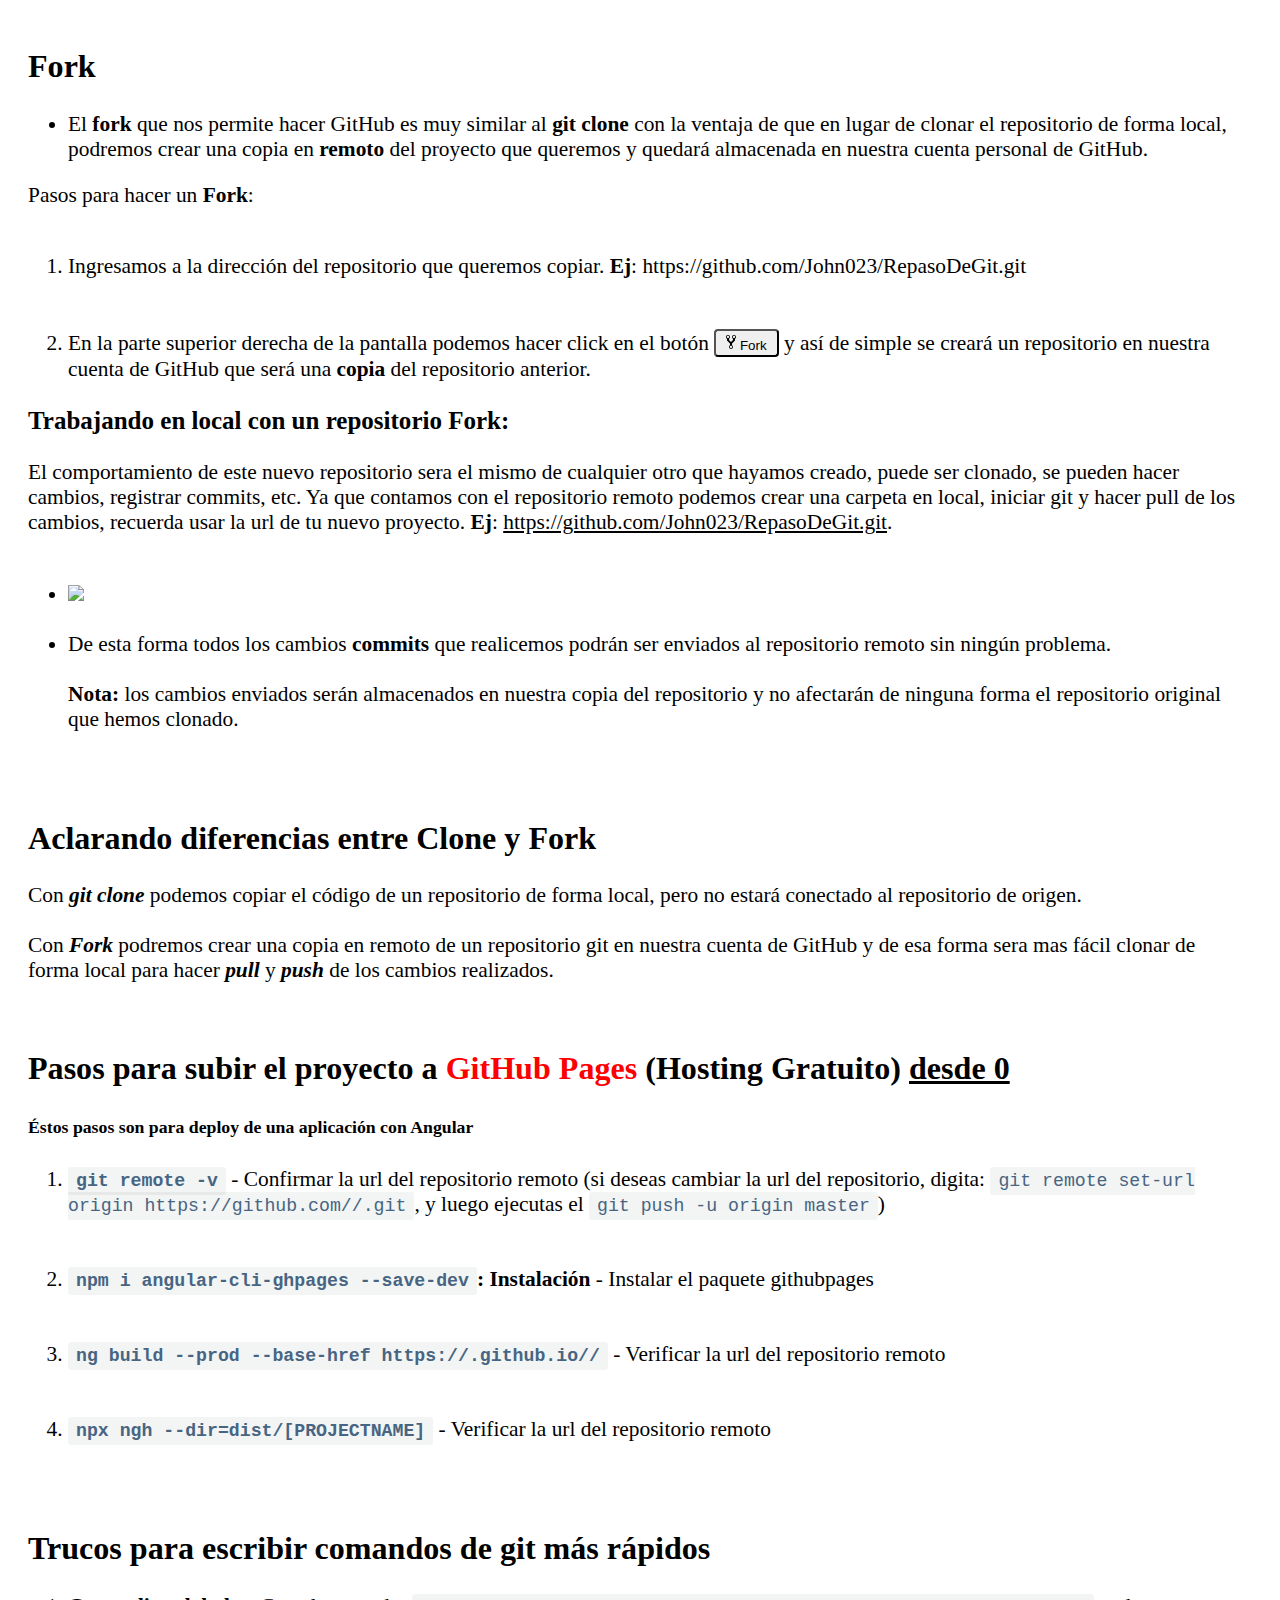
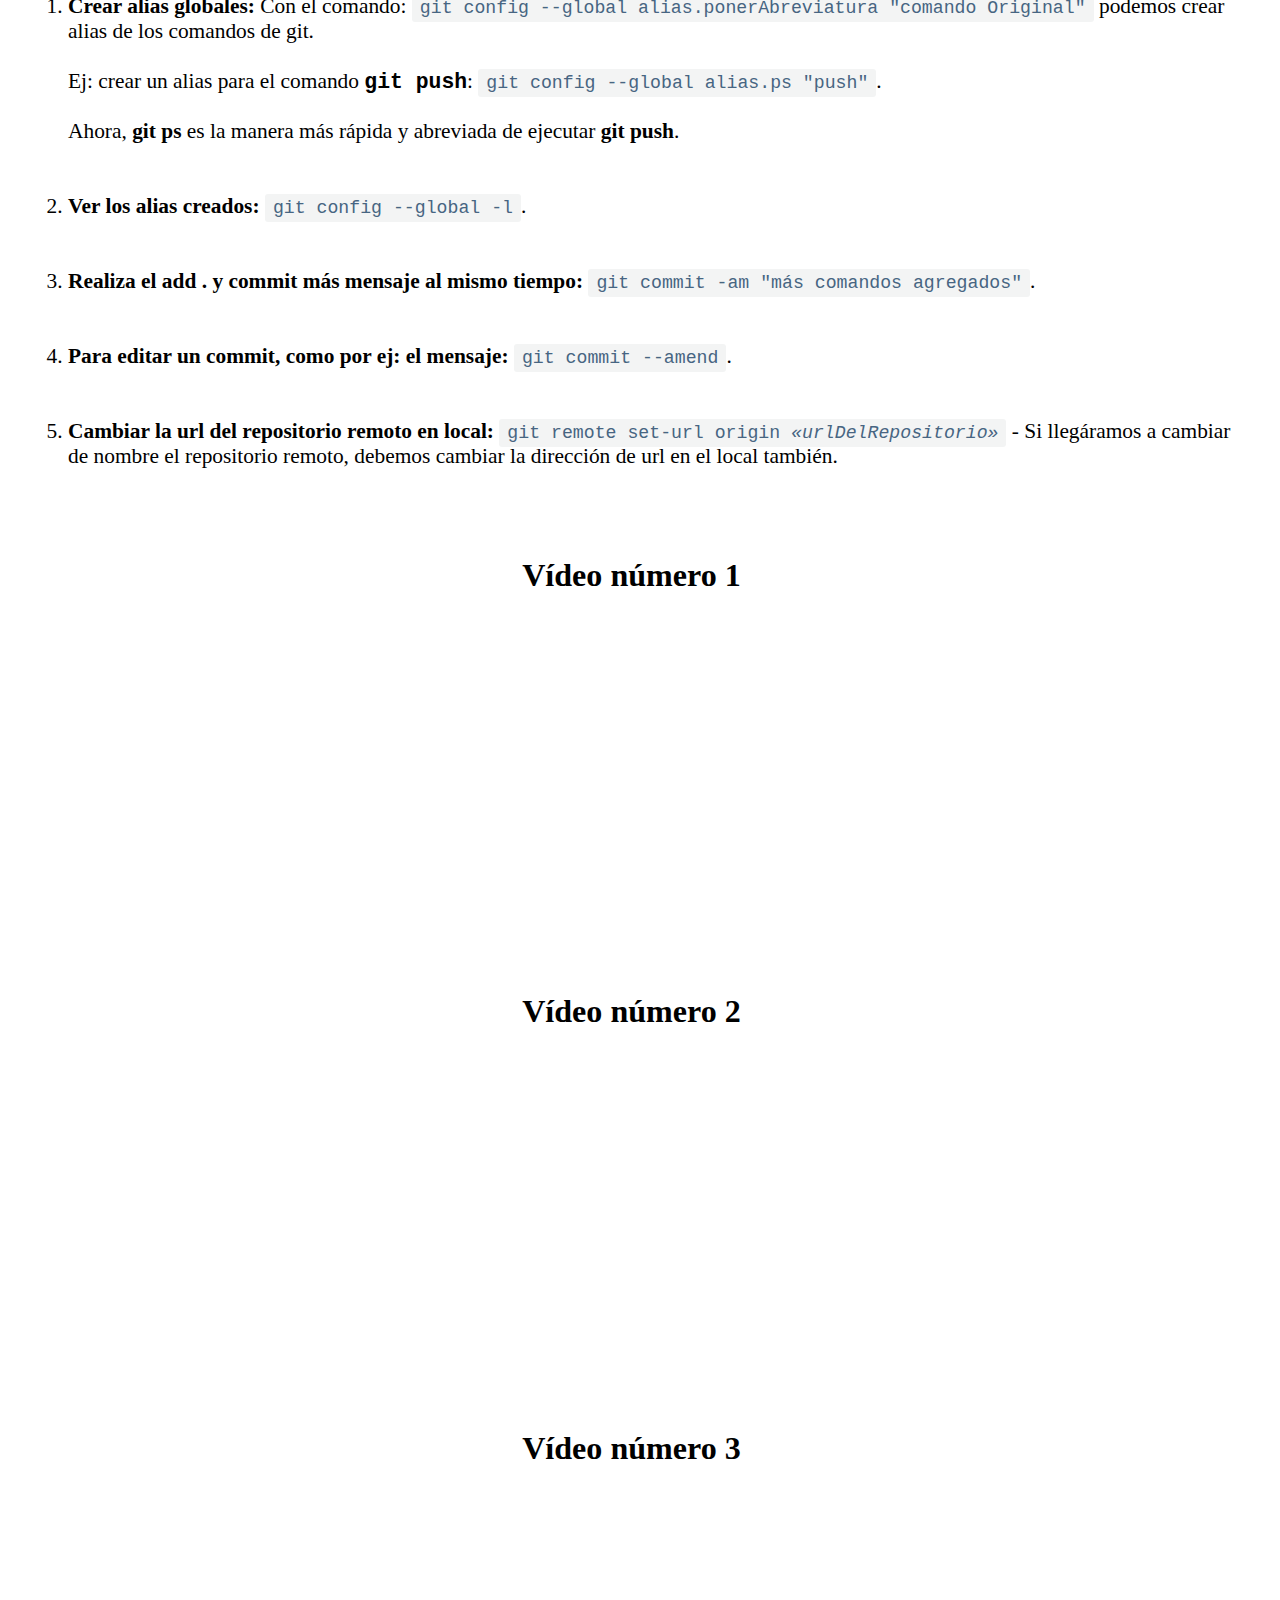
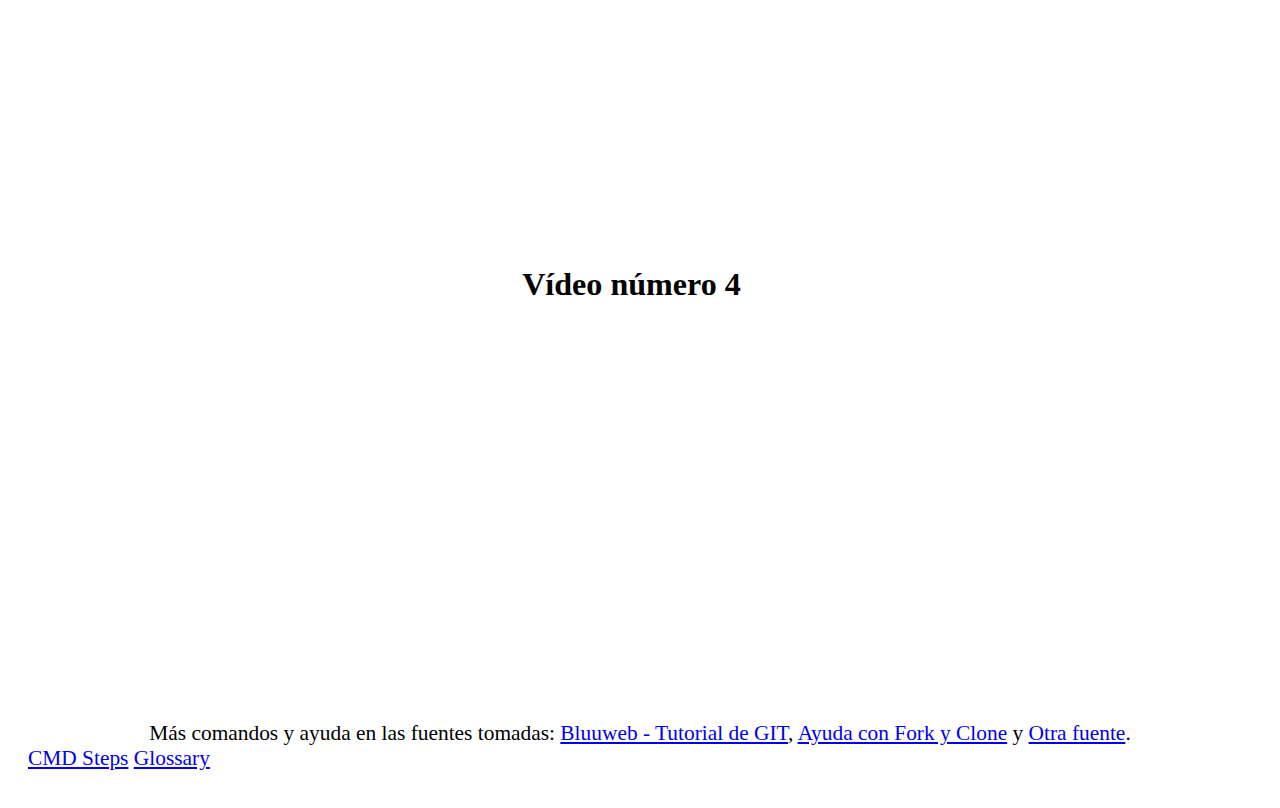
==== commit 5928f1c6: "Command edited" ====
--- a/docs/index.html
+++ b/docs/index.html
@@ -25,6 +25,13 @@
 
         <ol>
 
+            <li><code class="command"><strong> git config --global -e</strong></code> - <strong>Ver configuraciones globales:</strong> 
+                Éste comando abrirá un editor por defecto, y nos mostrará las configuraciones globales que le hemos pasado a git (nombre de usuario, email, alias creados, etc..)
+                Para salirnos del editor abierto (Vi), presionamos las teclas: <code><strong>:</strong> + <strong>q</strong></code>
+            </u>.</strong>
+
+            <br><br>
+
             <li><code class="command"><strong> git init</strong></code> - <strong>Inicializar un proyecto nuevo con Git (ejecutar el comando en la carpeta raíz del proyecto):</strong> Con éste comando le decimos a nuestro proyecto que vamos a empezar a utilizar <strong>Git</strong> para <strong><u>controlar sus versiones</u>.</strong>
 
             Al ejecutar éste comando, se creará automáticamente una carpeta en el proyecto llamda <i>.git</i> (olculta por defecto); es la carpeta encargada de administrar todos los cambios del código, pero no vamos a tocar nada de esa carpeta. <br><br> <strong>Nota:</strong> El comando se ejecuta una sola vez por proyecto.</li>
@@ -126,6 +133,12 @@
             <li><strong><code class="command">git clone https://github.com/John023/RepasoDeGit.git «nombreCarpeta»</code></strong> - Para descargar un repositorio completo basta con tomar la url ej: https://github.com/John023/RepasoDeGit.git y ejecutar el siguiente comando en alguna carpeta de su computadora.</li>
 
         </ol>
+        
+        <ul>
+            
+            <li><strong>Nota:</strong> Si acabas de clonar el repo remoto, y aún no se ha conectado al local, intenta ejecutando éste comando: <code class="command">git remote add origin [url/to/your/fork]</code>, y luego checar con un <code class="command">git remote -v</code> si estamos conectados a la url correcta.</li>
+            
+        </ul>
 
     </div>
 
@@ -272,6 +285,7 @@
     </footer>
 
     <a href="cmd.html">CMD Steps</a>
+    <a href="glossary.html">Glossary</a>
                 
     <script src="app.js"></script>
 
--- a/docs/estilos.css
+++ b/docs/estilos.css
@@ -5,10 +5,10 @@
     transition: .3s ease all;
 }
 body.dark{
-    background-color: #17191a;
+    /* background-color: #17191a; */
     /* background-color: #161814; */
     /* background-color: #1a171a; */
-    /* background-color: #07080a; */
+    background-color: #07080a;
     /* background-color: #000; */
     color: rgb(247, 223, 223);
 }
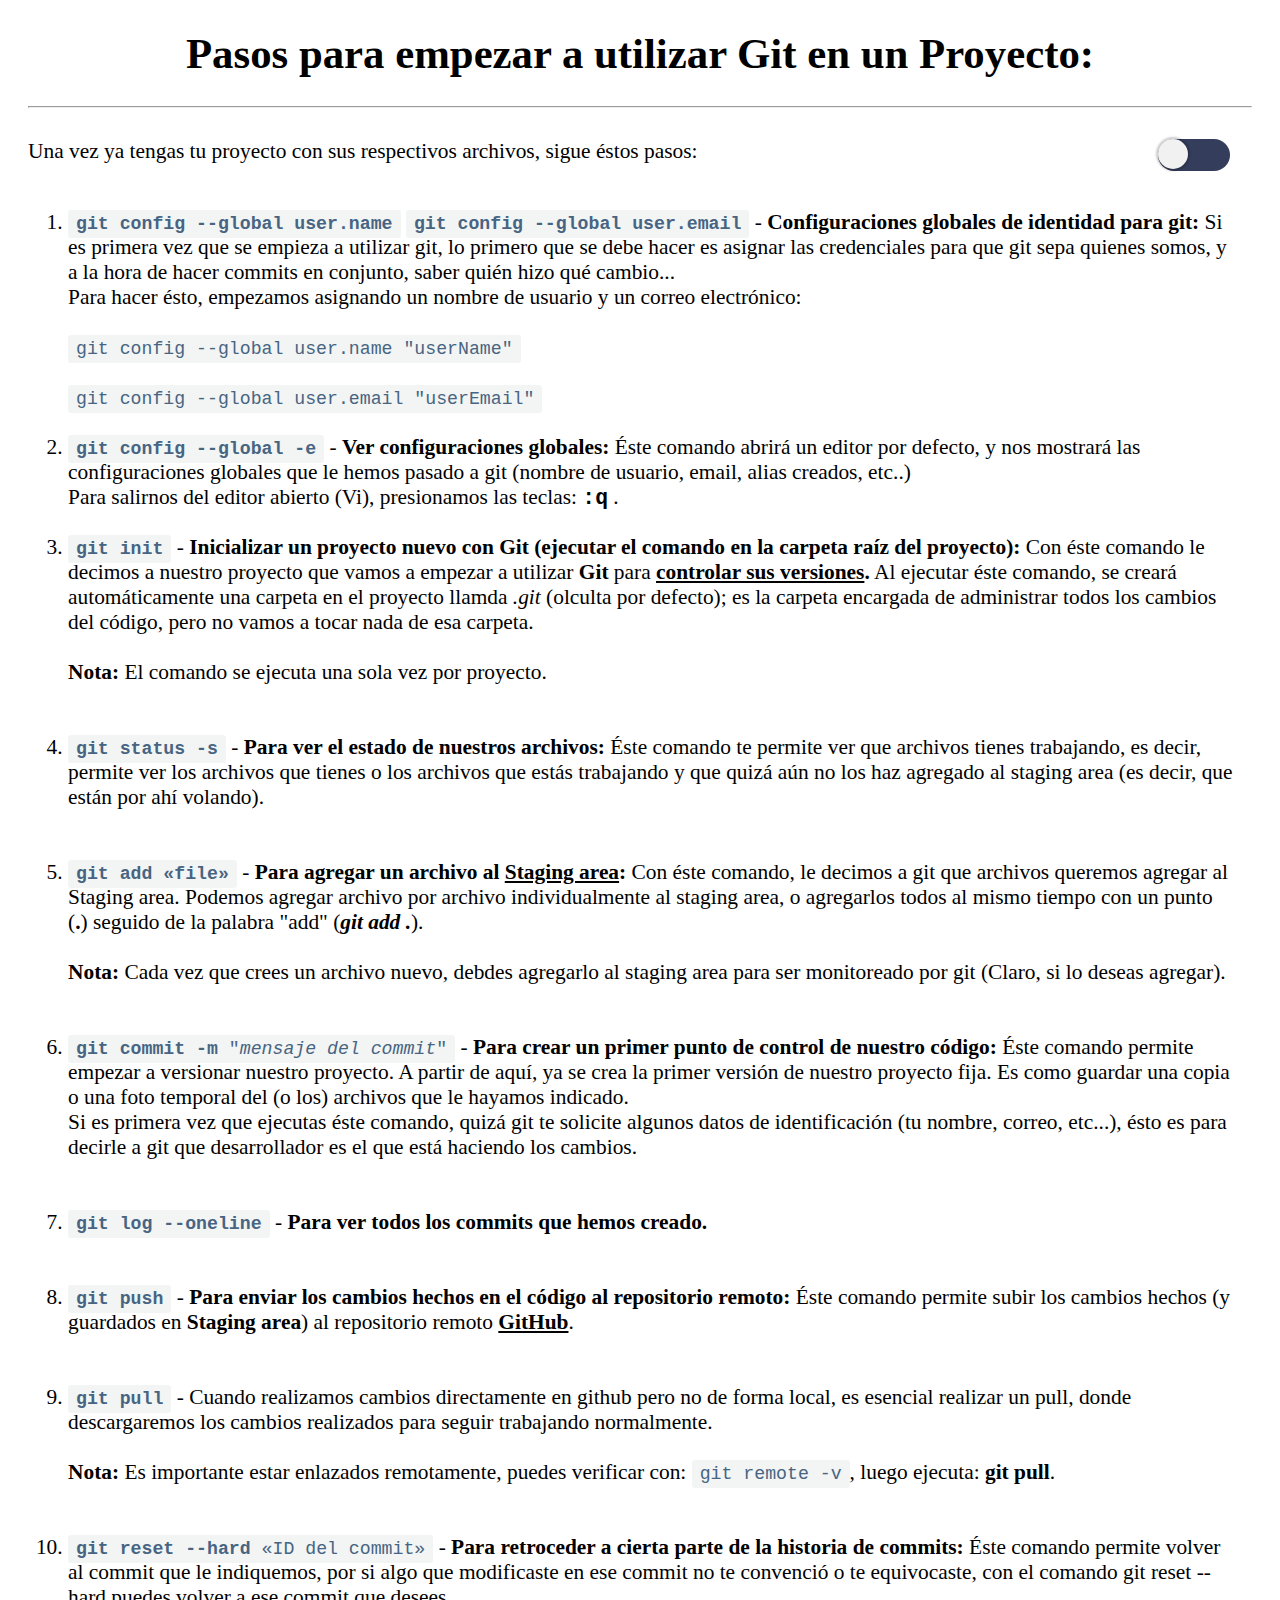
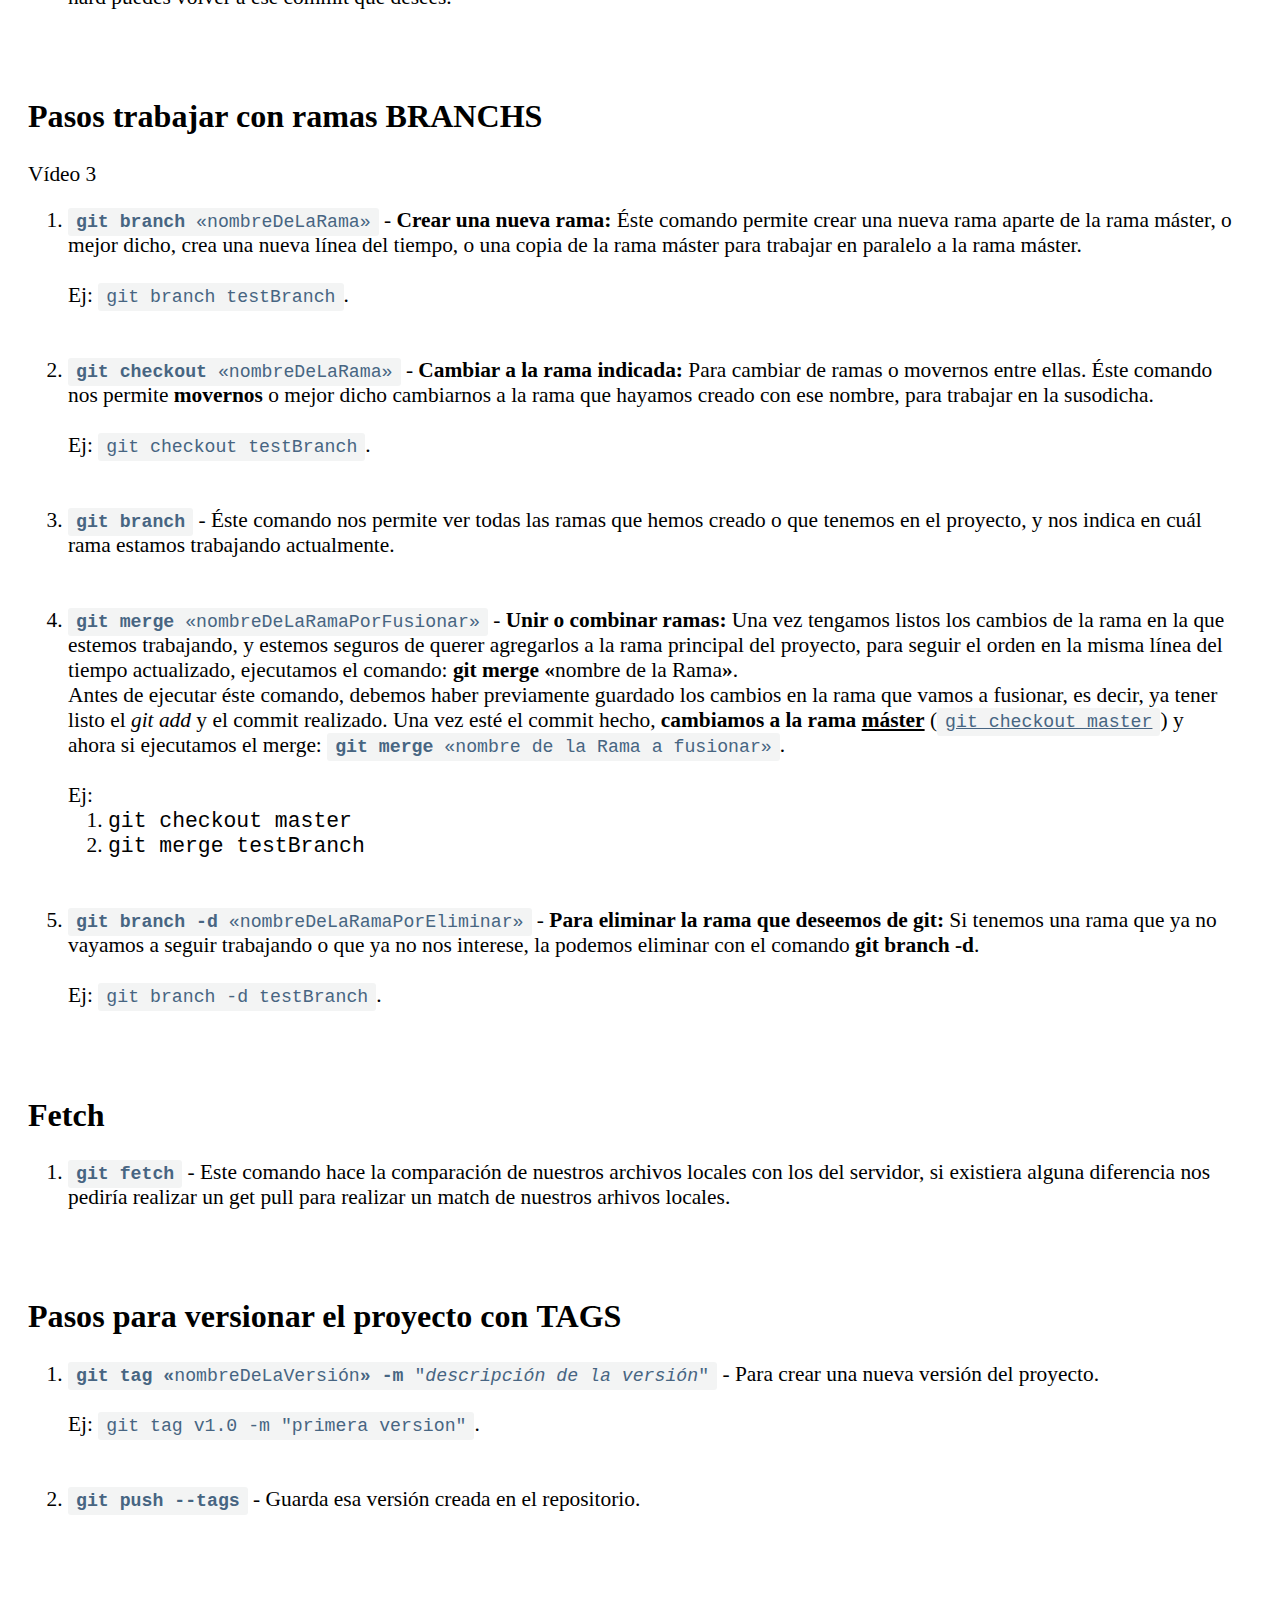
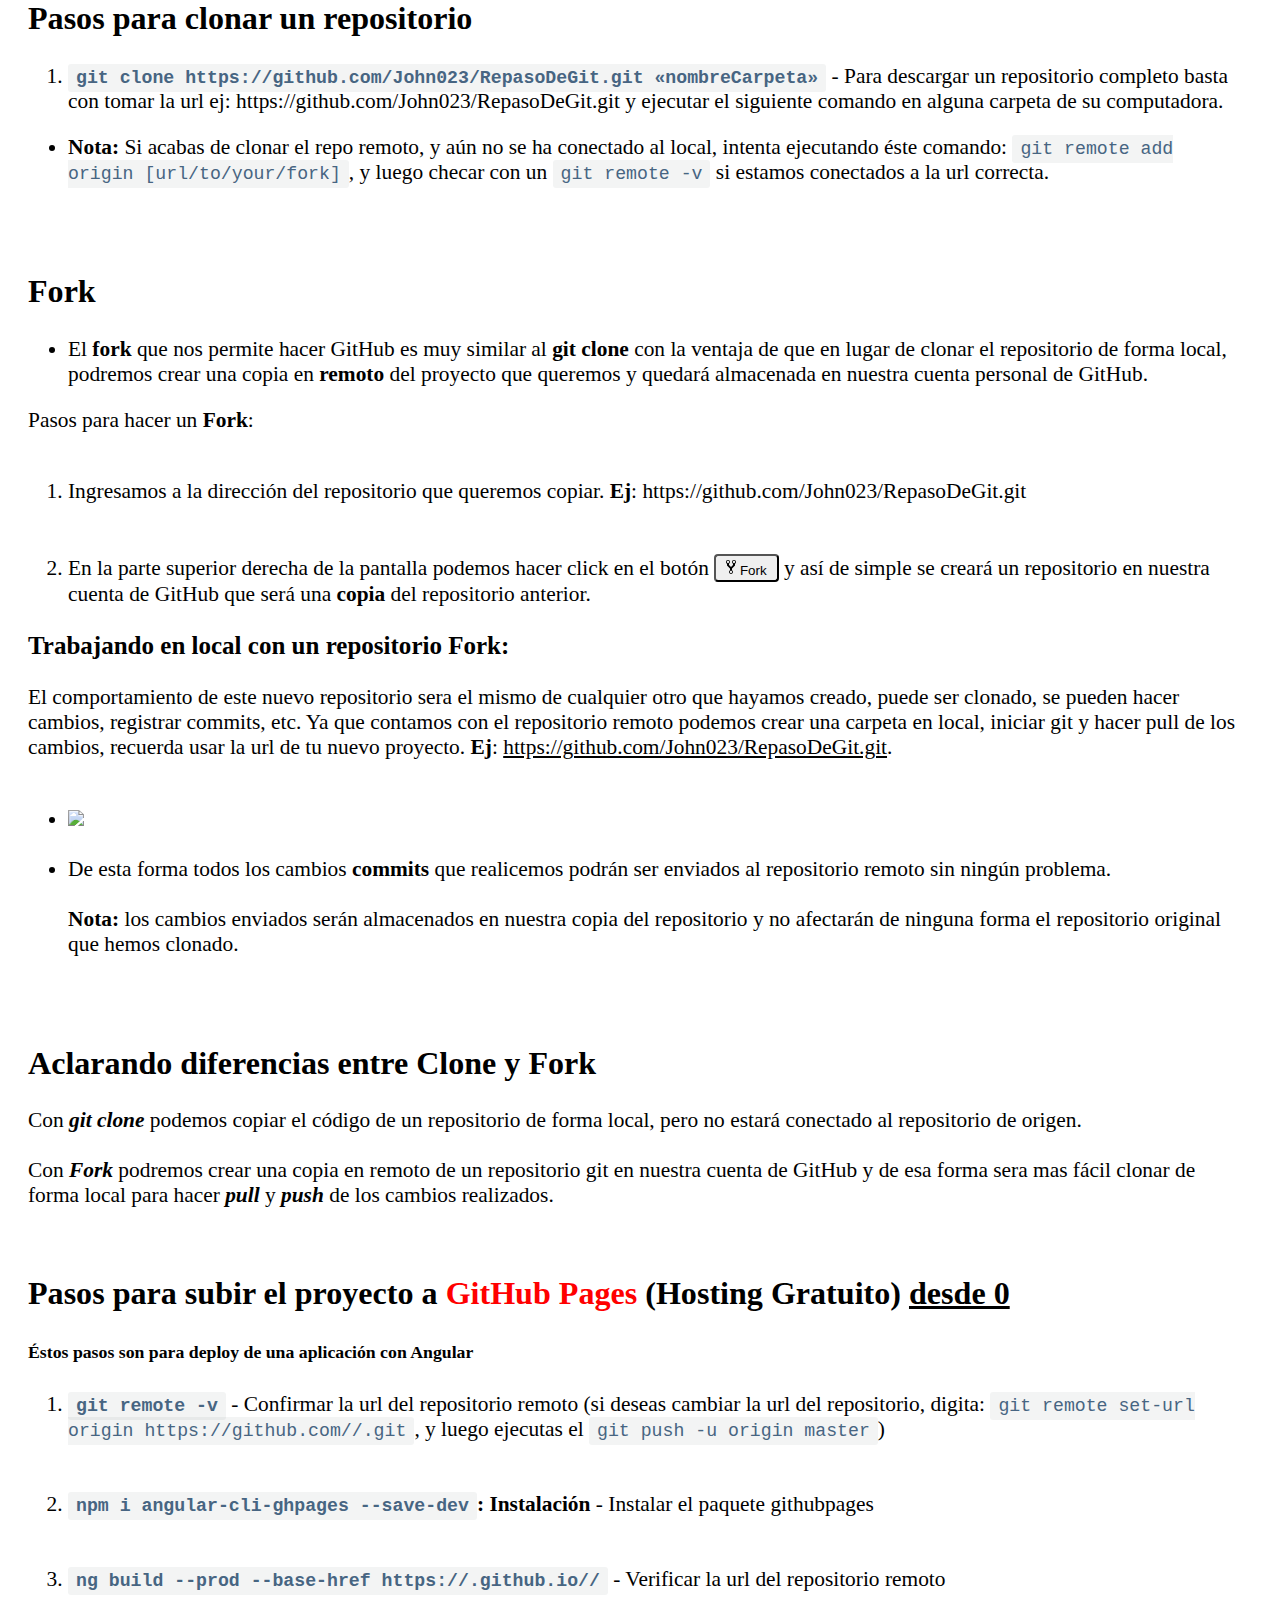
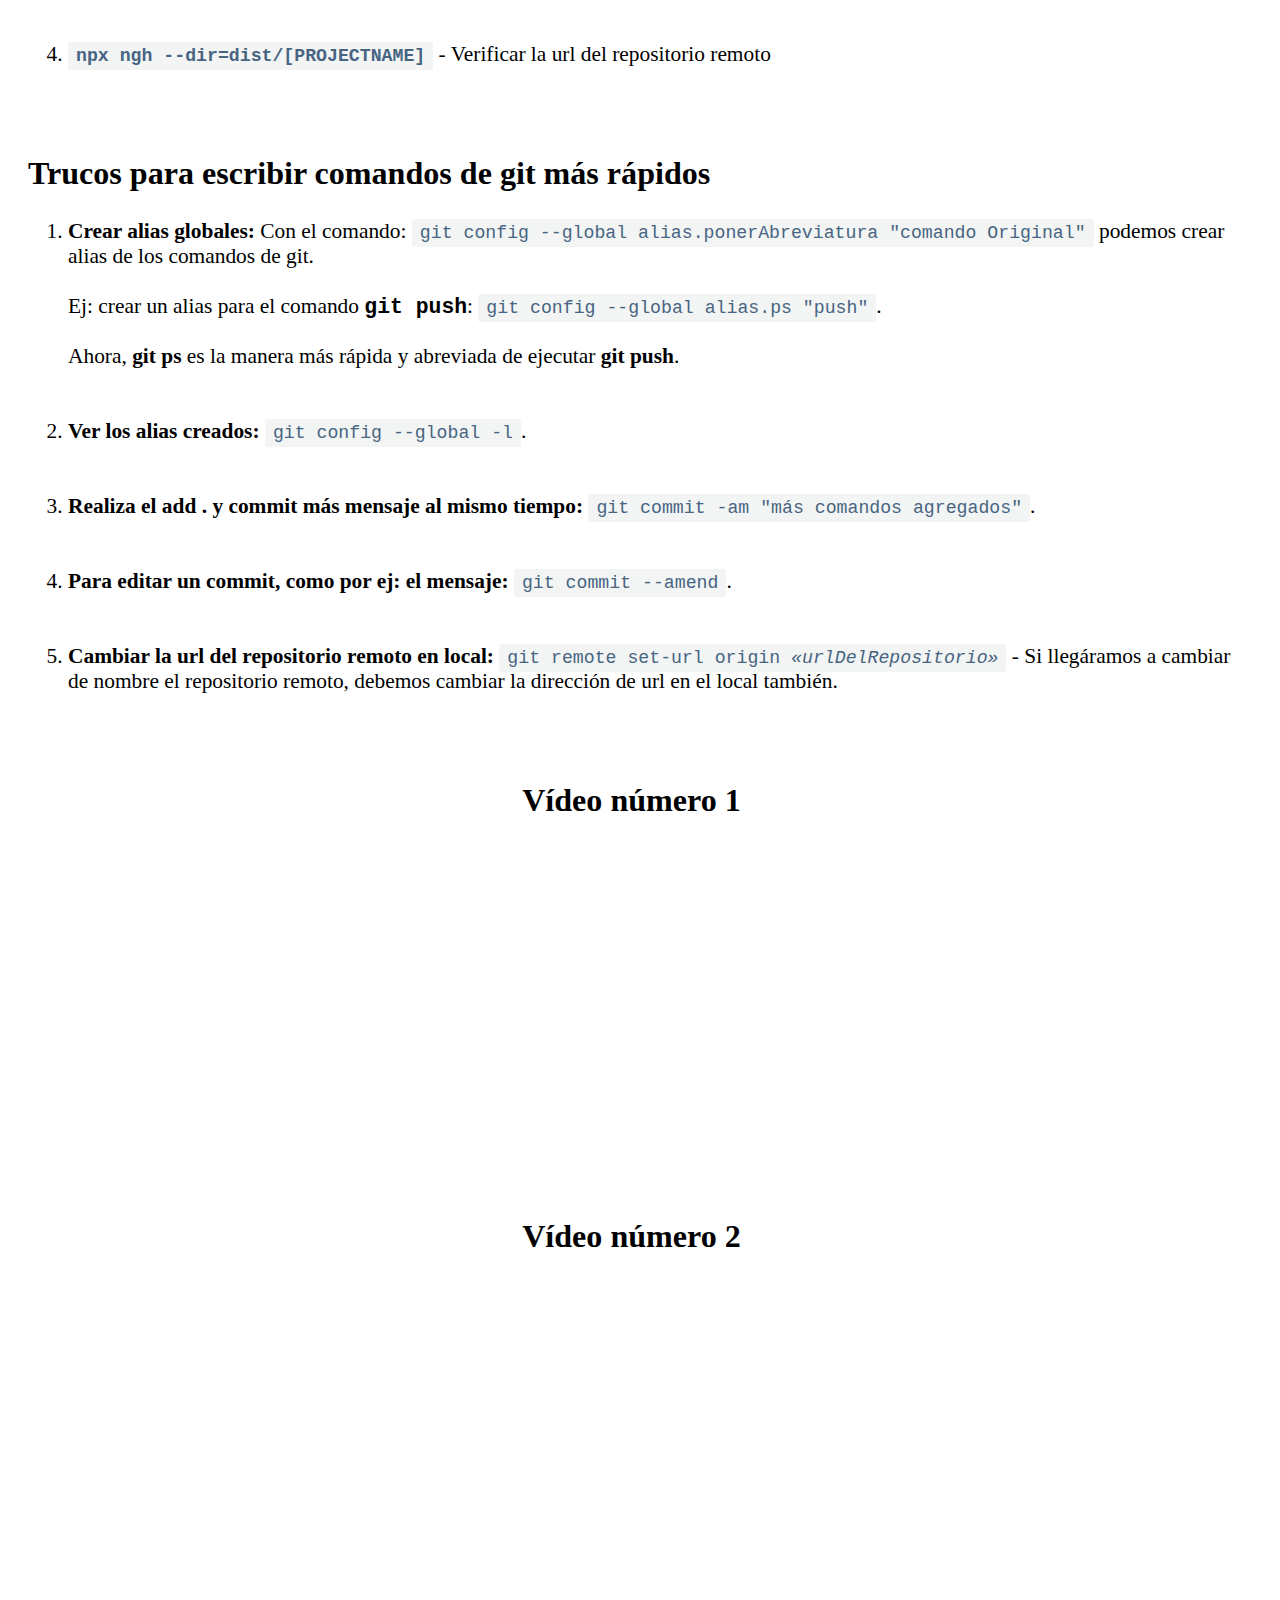
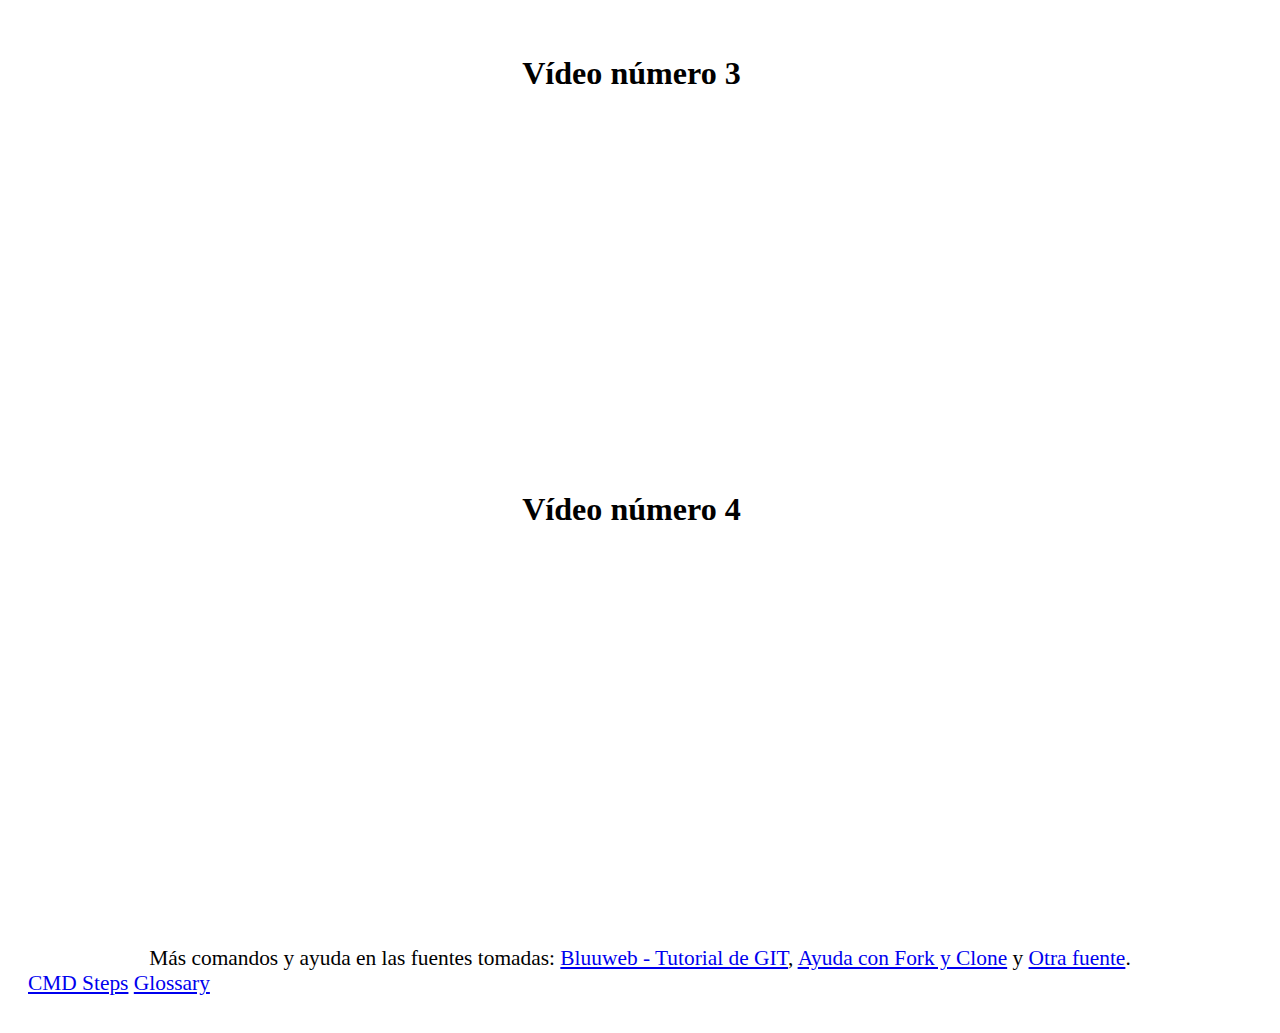
==== commit 3f7d9d9c: "First commands and CSS changed" ====
--- a/docs/index.html
+++ b/docs/index.html
@@ -25,9 +25,23 @@
 
         <ol>
 
-            <li><code class="command"><strong> git config --global -e</strong></code> - <strong>Ver configuraciones globales:</strong> 
-                Éste comando abrirá un editor por defecto, y nos mostrará las configuraciones globales que le hemos pasado a git (nombre de usuario, email, alias creados, etc..)
-                Para salirnos del editor abierto (Vi), presionamos las teclas: <code><strong>:</strong> + <strong>q</strong></code>
+            <li><code class="command"><strong> git config --global user.name</strong></code> <code class="command"><strong> git config --global user.email</strong></code> - <strong>Configuraciones globales de identidad para git:</strong> Si es primera vez que se empieza a utilizar git, lo primero que se debe hacer es asignar las credenciales para que git sepa quienes somos, y a la hora de hacer commits en conjunto, saber quién hizo qué cambio...
+            
+            <br>
+
+            Para hacer ésto, empezamos asignando un nombre de usuario y un correo electrónico:
+
+            <br><br>
+
+            <code class="command">git config --global user.name "userName"</code>
+            <br><br>
+            <code class="command">git config --global user.email "userEmail"</code>
+
+            <br><br>
+
+            <li><code class="command"><strong> git config --global -e</strong></code> - <strong>Ver configuraciones globales:</strong> Éste comando abrirá un editor por defecto, y nos mostrará las configuraciones globales que le hemos pasado a git (nombre de usuario, email, alias creados, etc..)
+                <br>
+                Para salirnos del editor abierto (Vi), presionamos las teclas: <code><strong>:q</strong></code>
             </u>.</strong>
 
             <br><br>
--- a/docs/estilos.css
+++ b/docs/estilos.css
@@ -5,10 +5,11 @@
     transition: .3s ease all;
 }
 body.dark{
+    /* background-color: #121a21; */
     /* background-color: #17191a; */
-    /* background-color: #161814; */
+    background-color: #161814;
     /* background-color: #1a171a; */
-    background-color: #07080a;
+    /* background-color: #07080a; */
     /* background-color: #000; */
     color: rgb(247, 223, 223);
 }
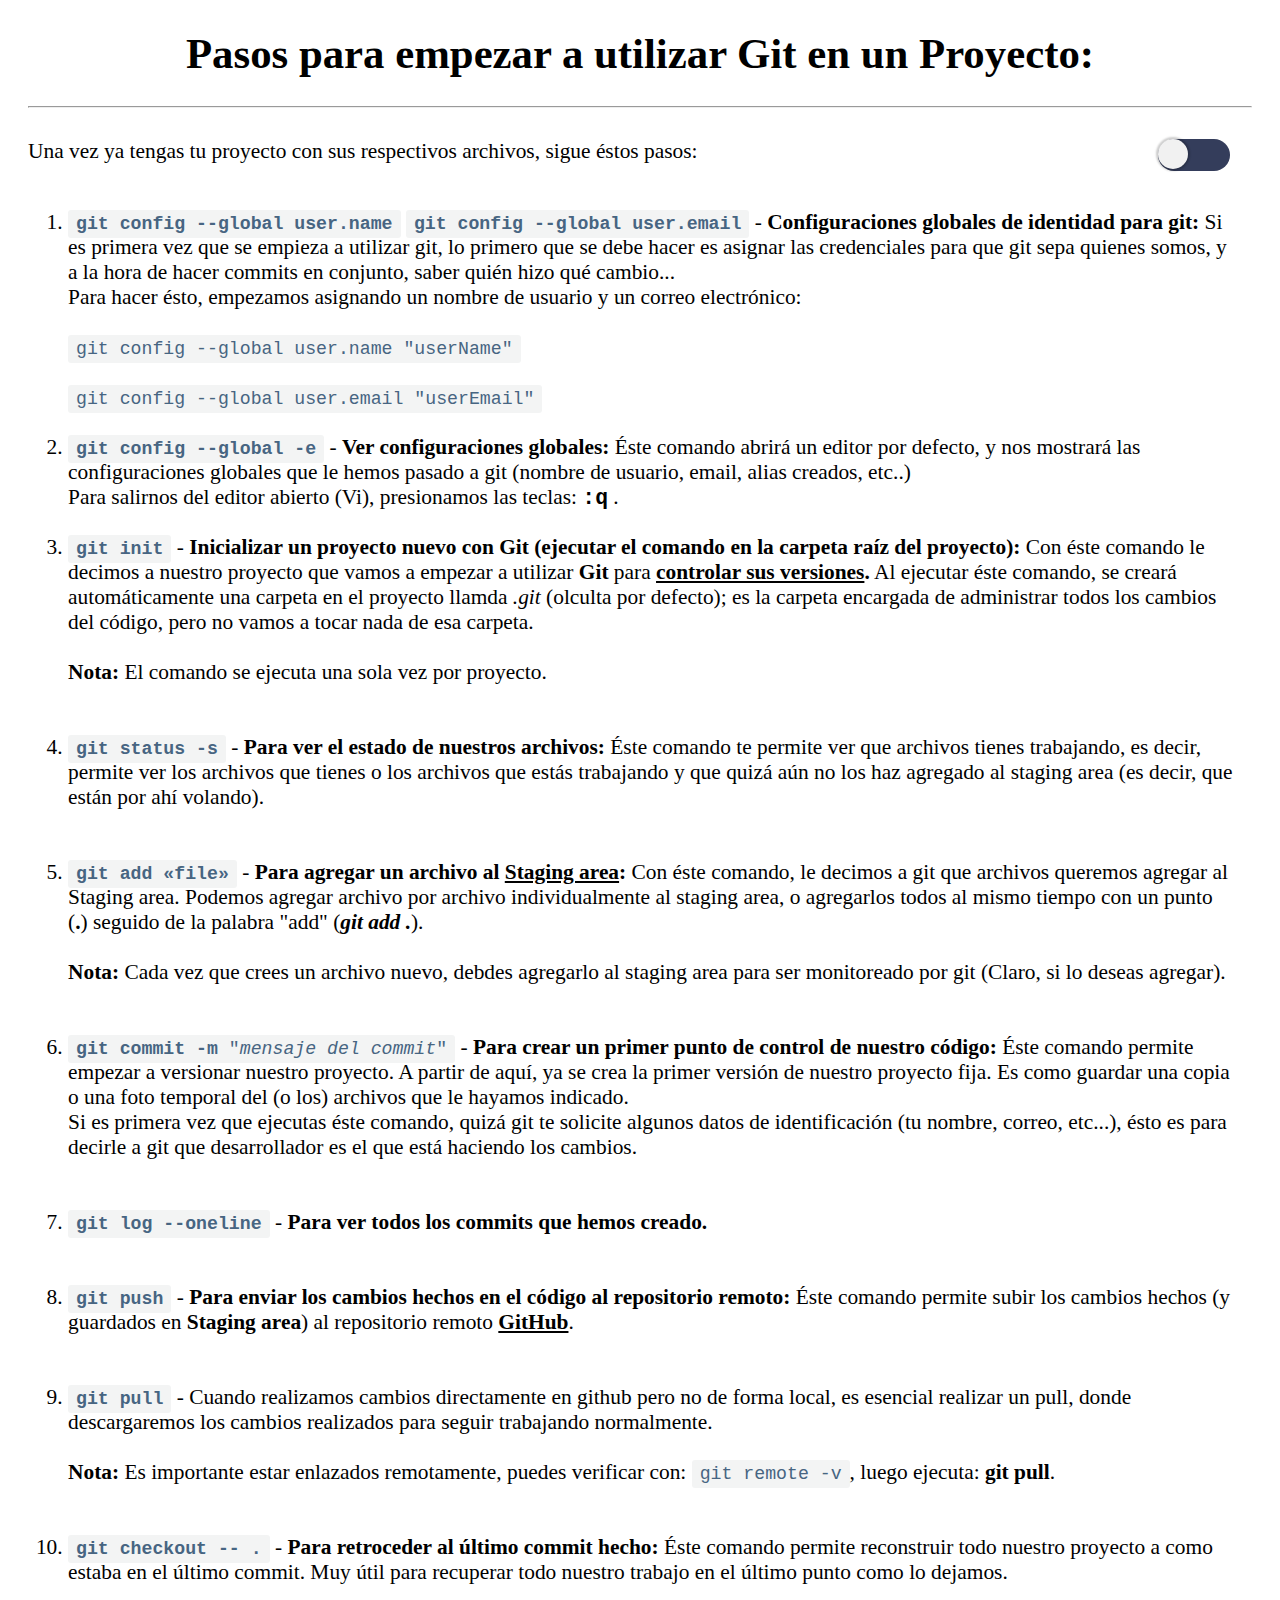
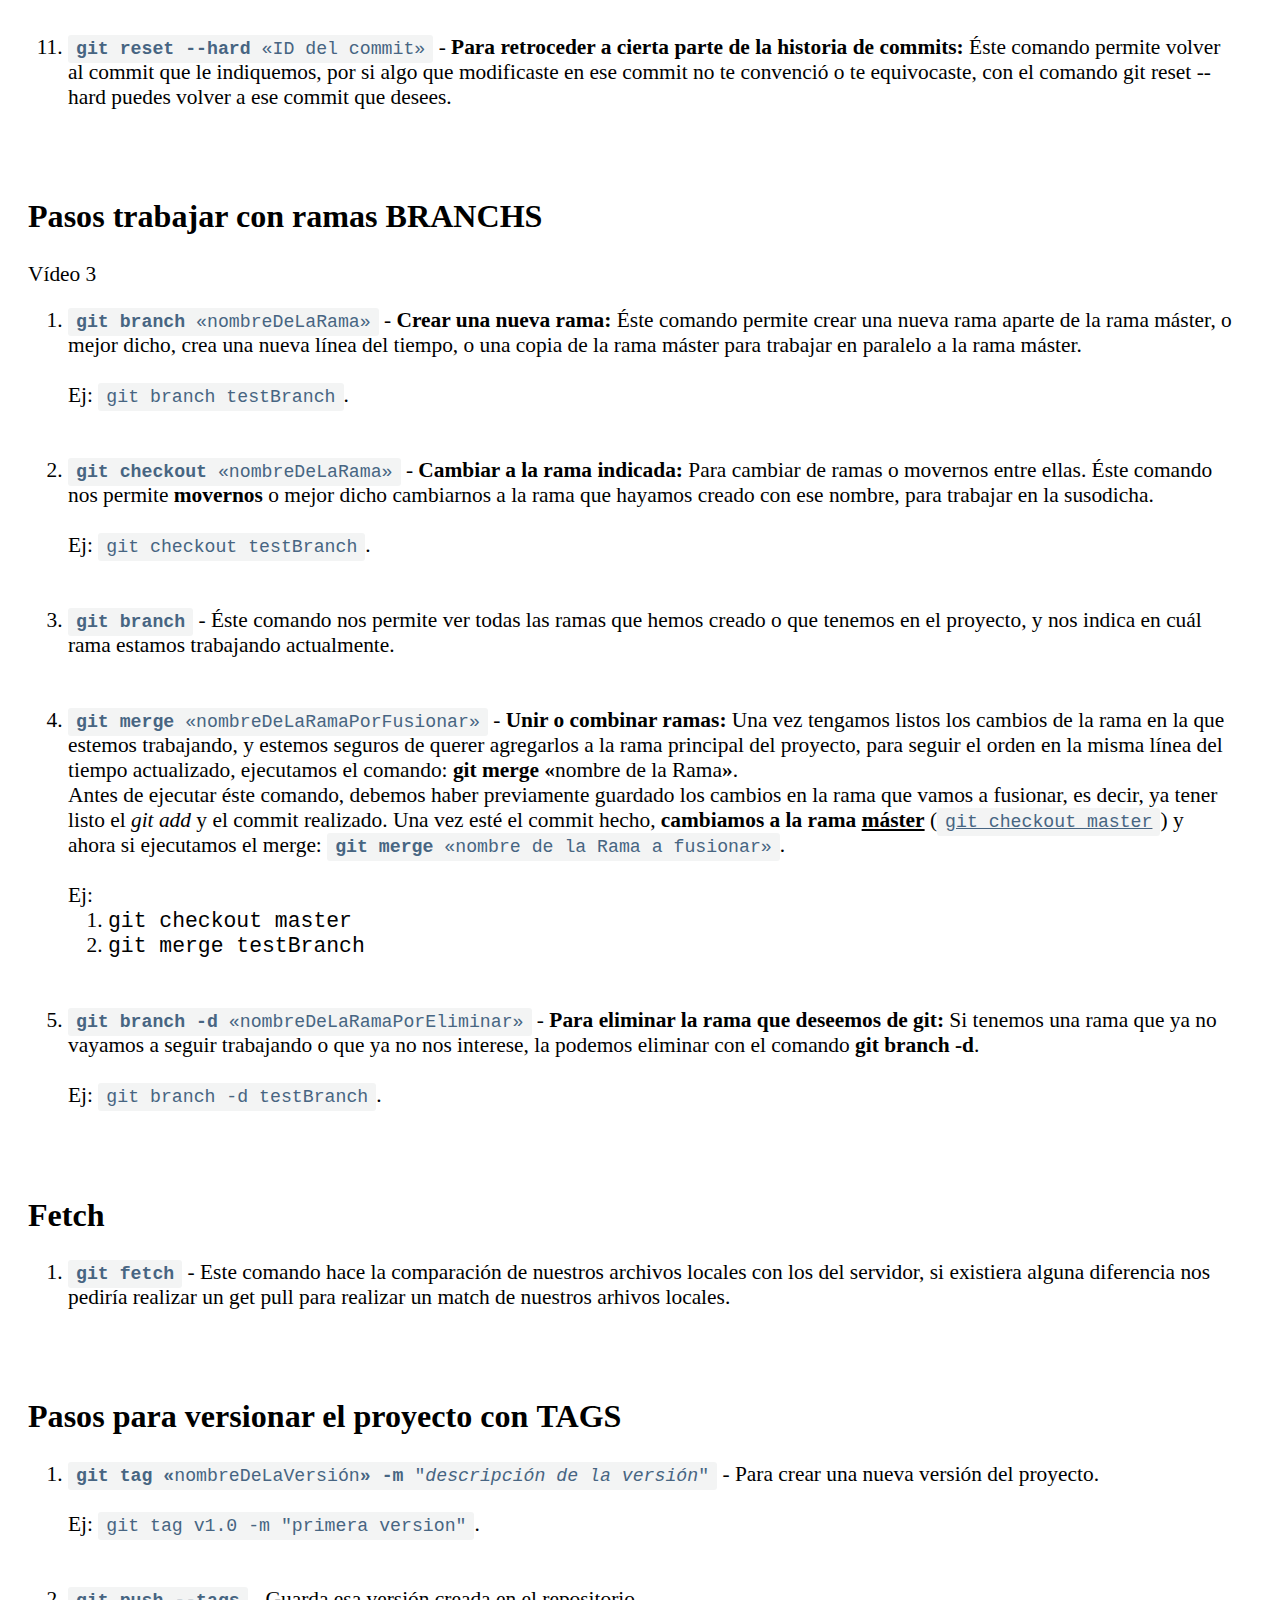
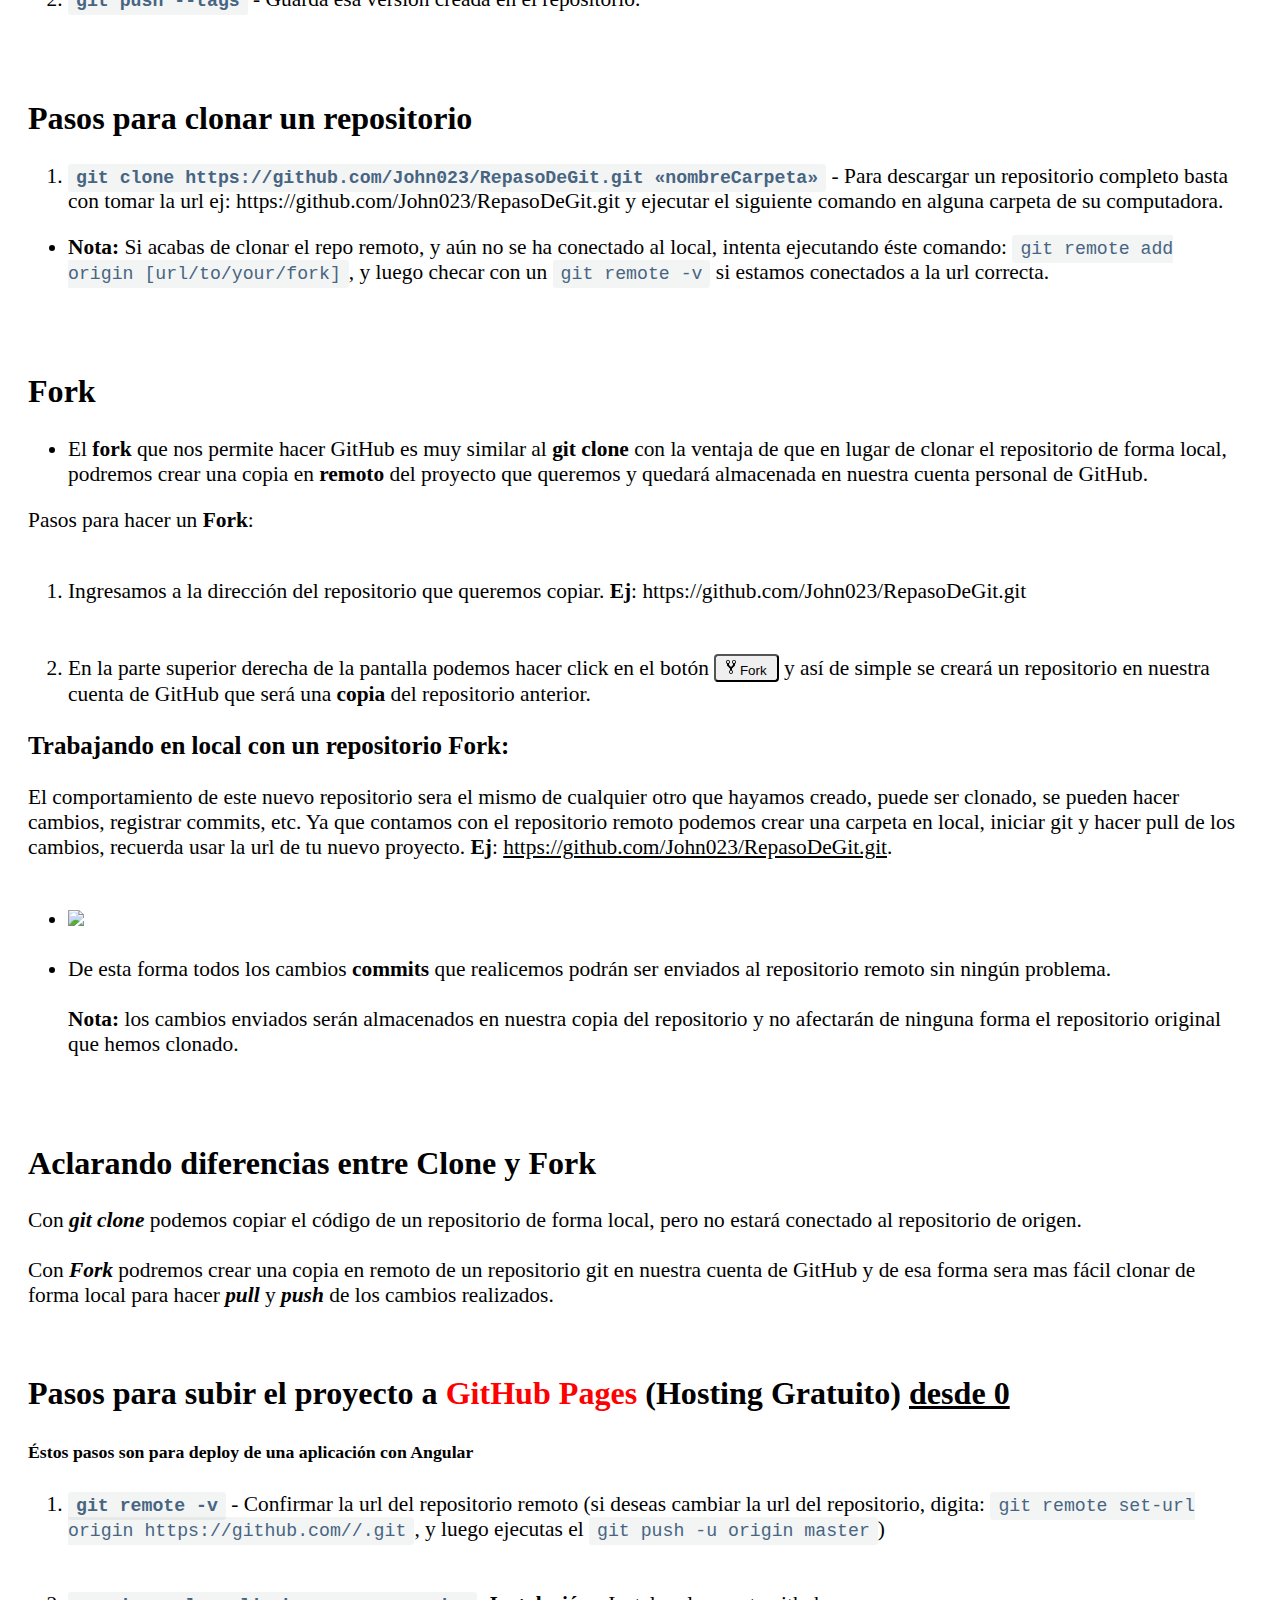
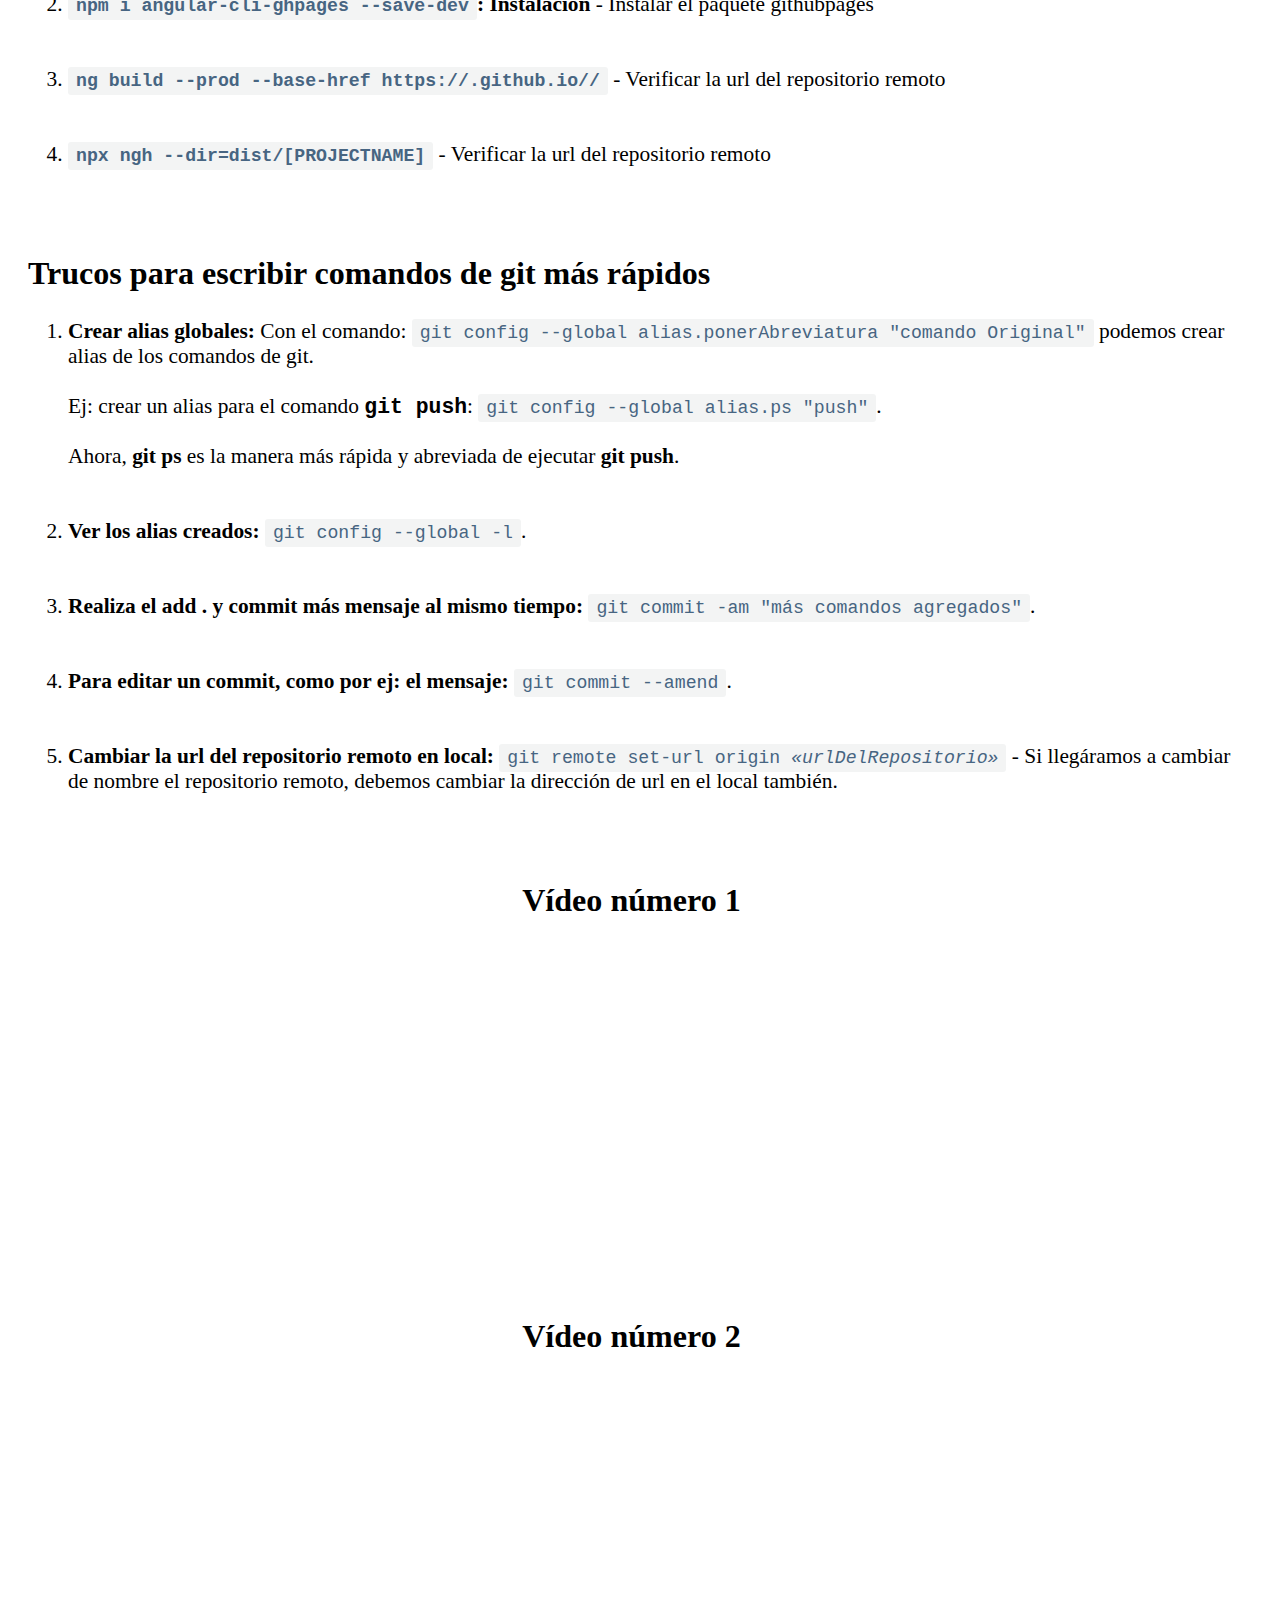
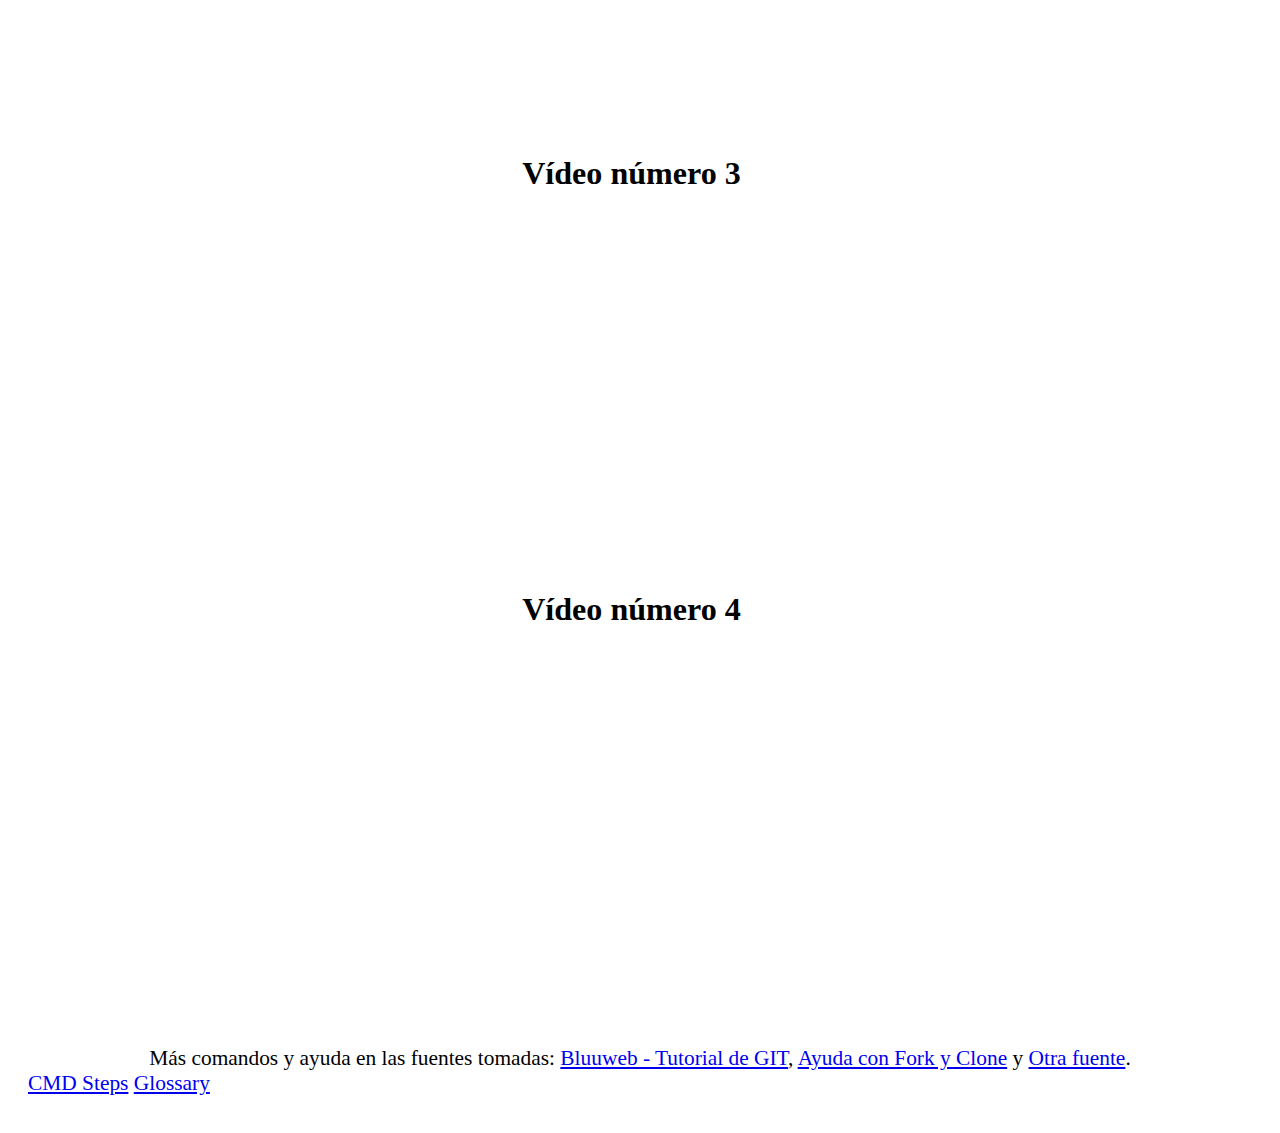
==== commit fbbdb9d3: "Command [checkout -- .] added" ====
--- a/docs/index.html
+++ b/docs/index.html
@@ -76,6 +76,10 @@
 
             <br><br>
 
+            <li><code class="command"><strong>git checkout -- .</strong></code> - <strong>Para retroceder al último commit hecho:</strong> Éste comando permite reconstruir todo nuestro proyecto a como estaba en el último commit. Muy útil para recuperar todo nuestro trabajo en el último punto como lo dejamos.</li>
+
+            <br><br>
+
             <li><code class="command"><strong>git reset --hard</strong> «ID del commit»</code> - <strong>Para retroceder a cierta parte de la historia de commits:</strong> Éste comando permite volver al commit que le indiquemos, por si algo que modificaste en ese commit no te convenció o te equivocaste, con el comando git reset --hard puedes volver a ese commit que desees.</li>
 
         </ol>
